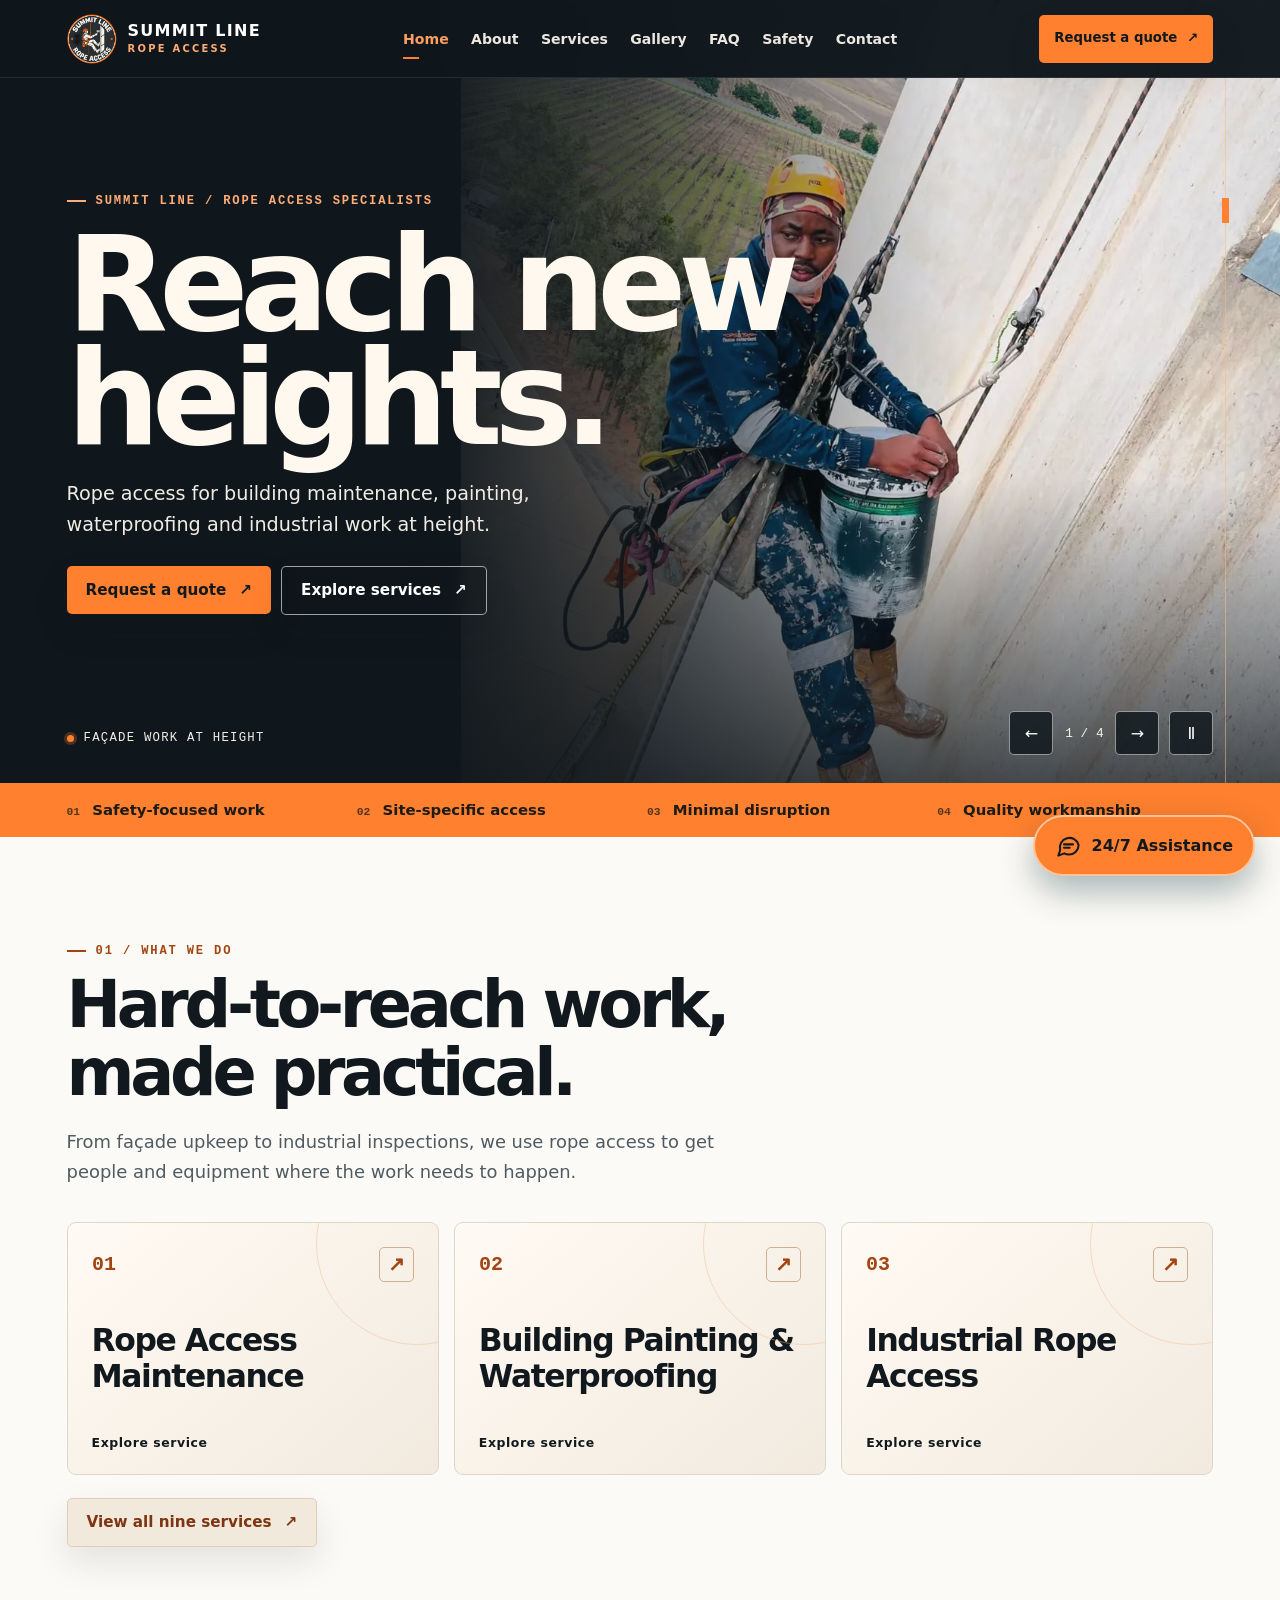
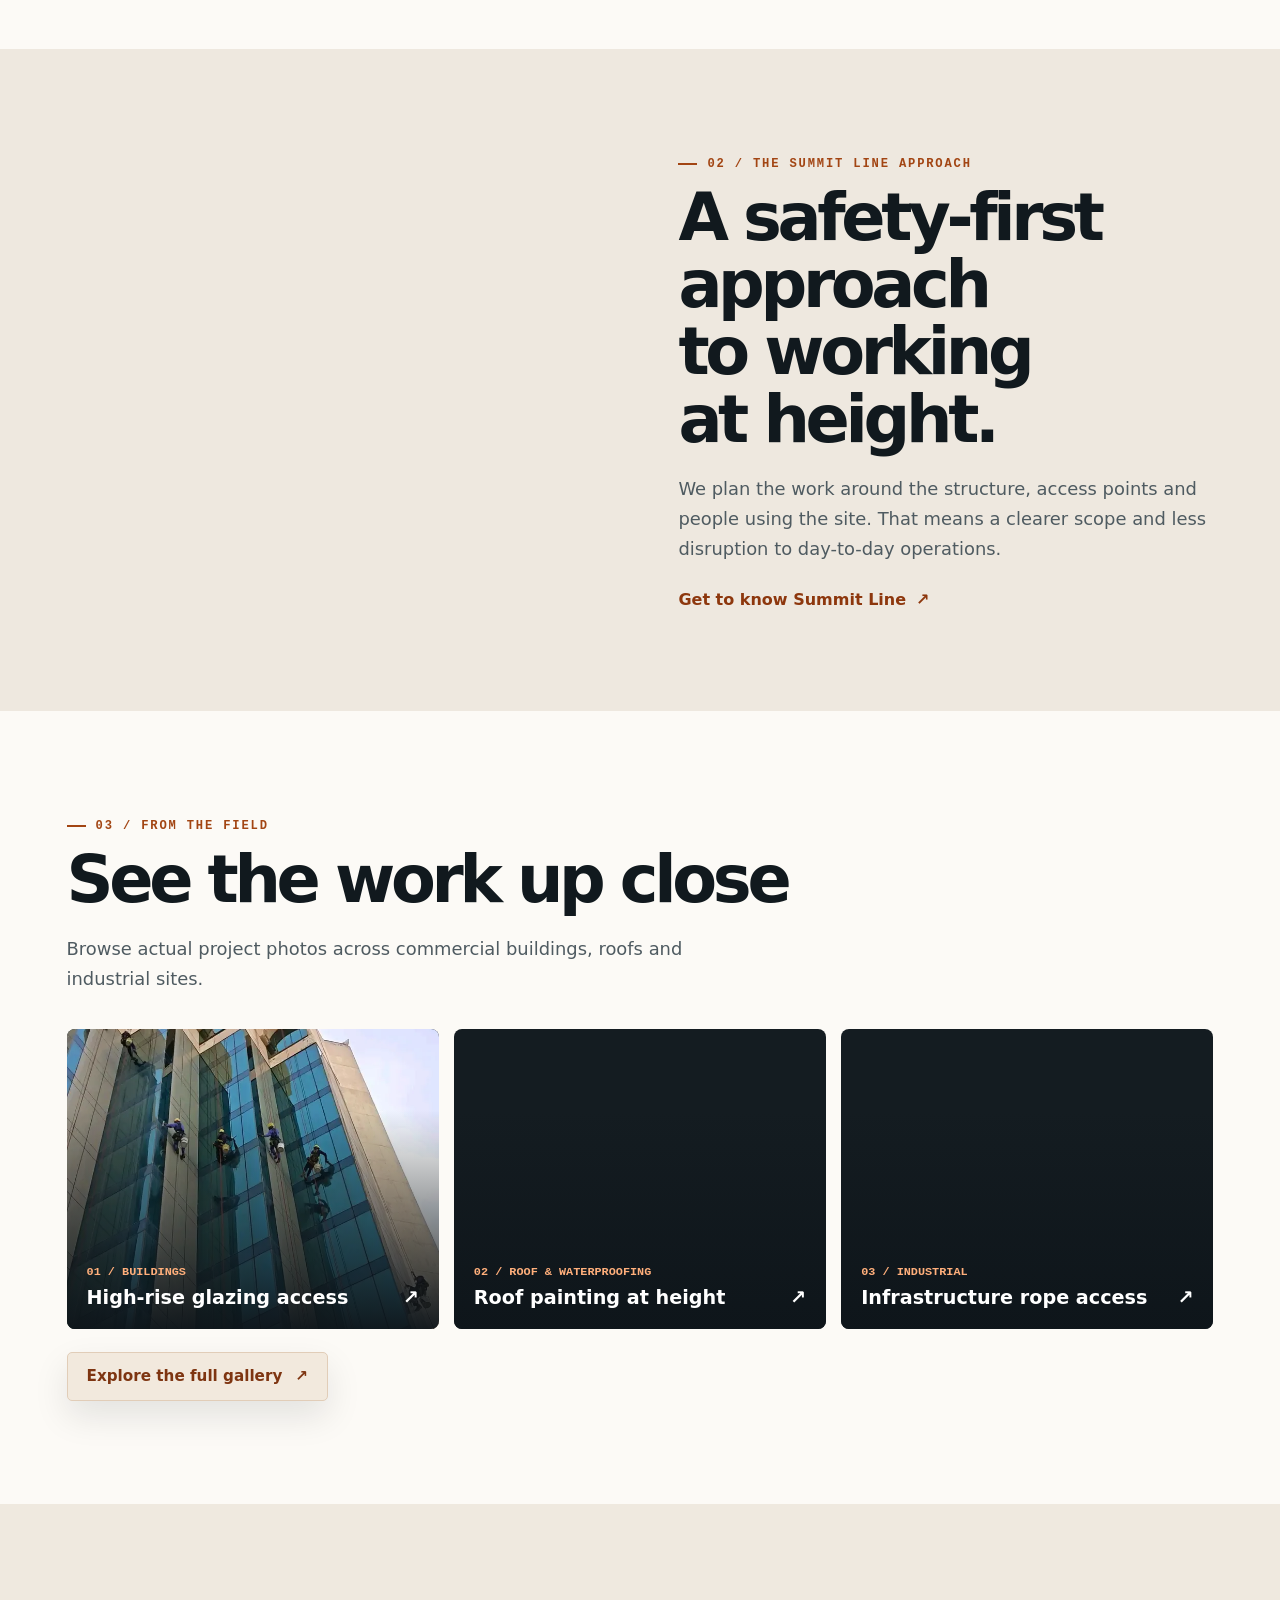
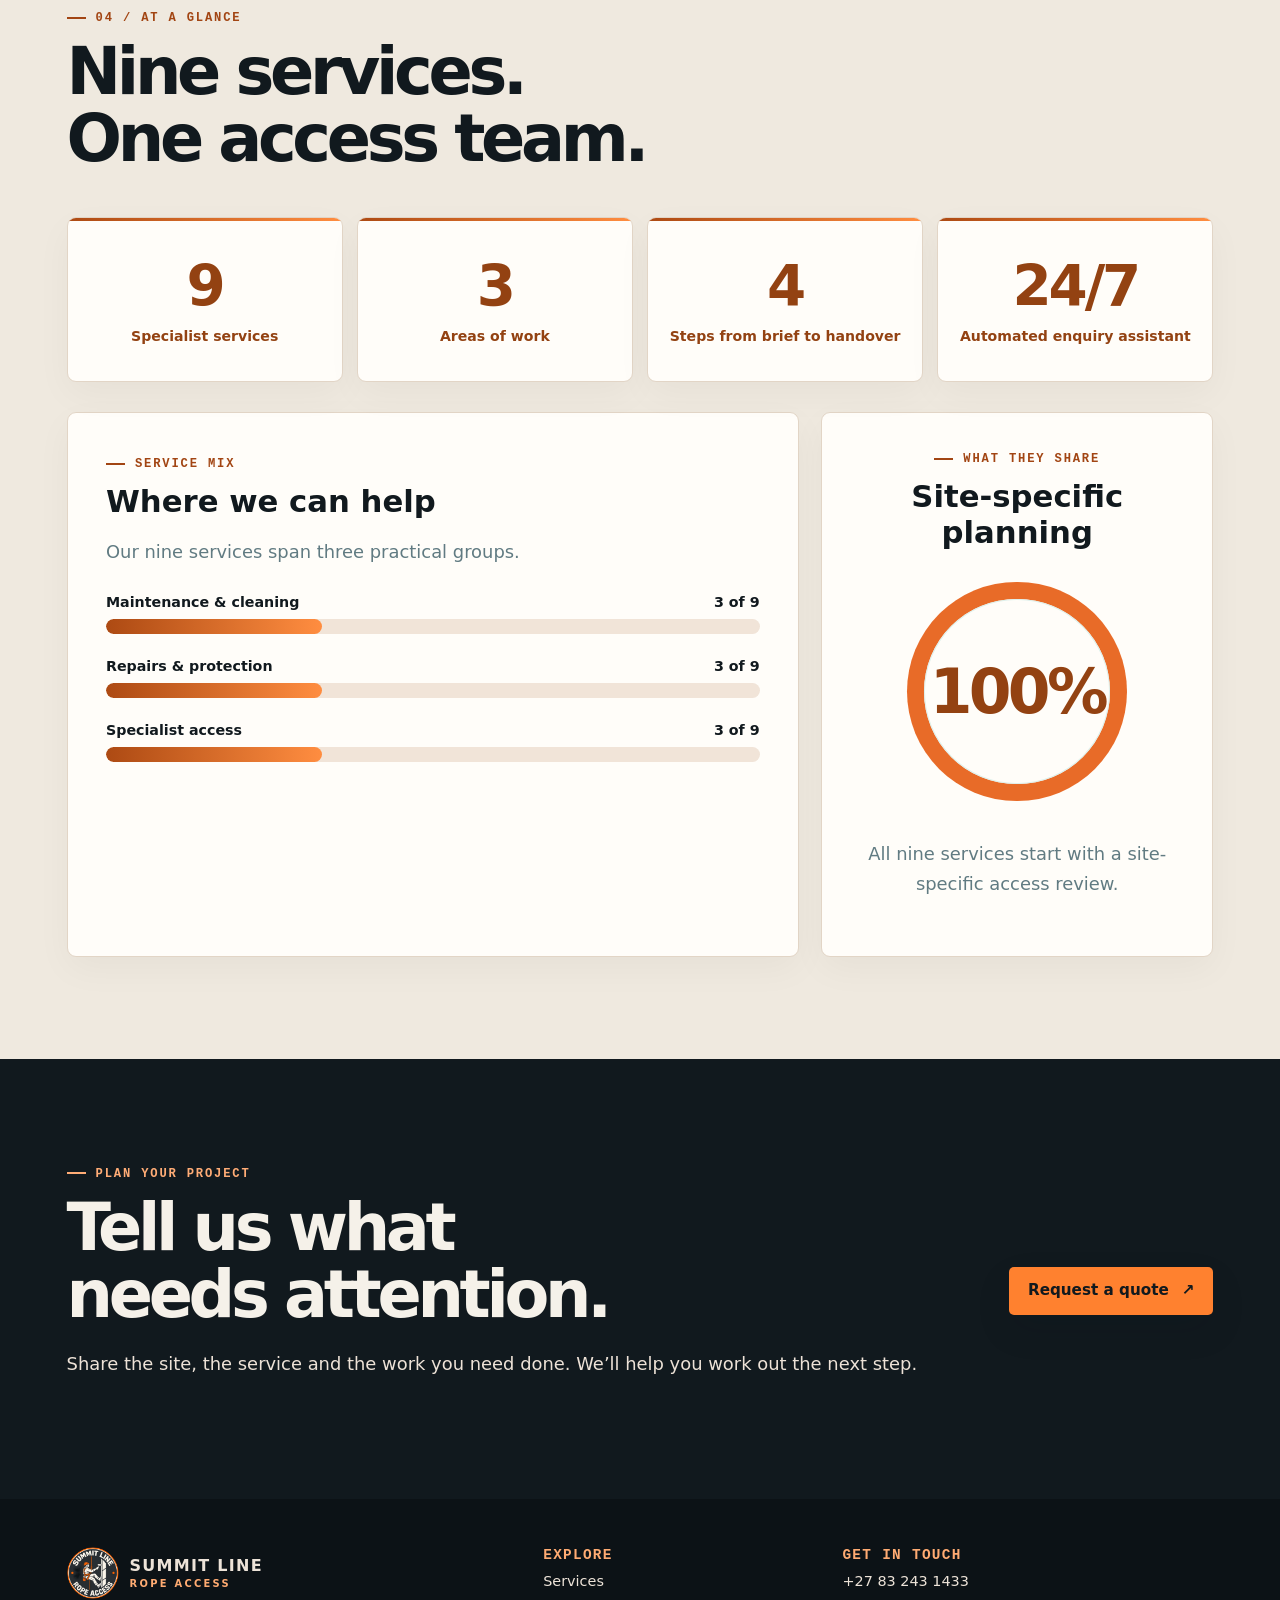
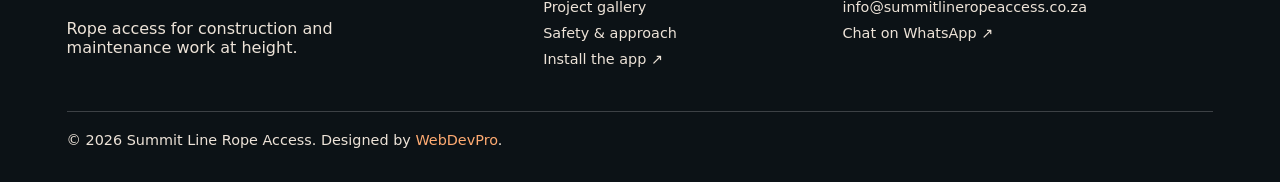
==== index.html @ 693ed4fa "Build Summit Line Rope Access site from UltraMax 7 Pro" ====
<!doctype html>
<html lang="en-ZA">
<head>
  <meta charset="utf-8">
  <meta name="viewport" content="width=device-width,initial-scale=1,viewport-fit=cover">
  <meta name="theme-color" content="#11191e">
  <meta name="description" content="Summit Line Rope Access provides work-at-height services for buildings and industrial structures, including maintenance, painting, waterproofing and inspections.">
  <title>Rope Access &amp; Work at Height | Summit Line Rope Access</title>
  <link rel="canonical" href="https://summitlineropeaccess.vercel.app/">
  <link rel="manifest" href="manifest.webmanifest">
  <link rel="icon" type="image/png" sizes="192x192" href="assets/icon-192.png">
  <link rel="apple-touch-icon" href="assets/icon-180.png">
  <meta name="apple-mobile-web-app-capable" content="yes">
  <meta property="og:type" content="website">
  <meta property="og:locale" content="en_ZA">
  <meta property="og:site_name" content="Summit Line Rope Access">
  <meta property="og:title" content="Rope Access &amp; Work at Height | Summit Line Rope Access">
  <meta property="og:description" content="Summit Line Rope Access provides work-at-height services for buildings and industrial structures, including maintenance, painting, waterproofing and inspections.">
  <meta property="og:url" content="https://summitlineropeaccess.vercel.app/">
  <meta property="og:image" content="https://summitlineropeaccess.vercel.app/assets/rope-painter.webp">
  <meta name="twitter:card" content="summary_large_image">
  <script type="application/ld+json">{"@context":"https://schema.org","@type":"Organization","name":"Summit Line Rope Access","url":"https://summitlineropeaccess.vercel.app/","logo":"https://summitlineropeaccess.vercel.app/assets/logo.webp","email":"info@summitlineropeaccess.co.za","telephone":"+27832431433","description":"Summit Line Rope Access provides work-at-height services for buildings and industrial structures, including maintenance, painting, waterproofing and inspections."}</script>
  <link rel="stylesheet" href="styles.css">
  <link rel="stylesheet" href="premium.css">
  <link rel="stylesheet" href="summit.css">
  <script src="site-config.js" defer></script>
  <script src="script.js" defer></script>
  <script src="premium.js" defer></script>
  <script src="chatbot.js" defer></script>
  <script src="pwa.js" defer></script>
</head>
<body data-page="index">
<a href="#main" class="skip-link">Skip to content</a>
<header class="header">
  <a class="brand" href="./" aria-label="Summit Line Rope Access home"><img src="assets/logo.webp" width="50" height="50" alt=""><span>SUMMIT LINE<small>ROPE ACCESS</small></span></a>
  <button class="menu-btn" id="menuBtn" type="button" aria-controls="primaryNav" aria-expanded="false">Menu <span aria-hidden="true">☰</span></button>
  <nav id="primaryNav" aria-label="Main navigation"><a href="./" aria-current="page">Home</a><a href="about.html">About</a><a href="services.html">Services</a><a href="gallery.html">Gallery</a><a href="faq.html">FAQ</a><a href="safety.html">Safety</a><a href="contact.html">Contact</a></nav>
  <button class="btn header-quote" type="button" data-open-quote>Request a quote <span aria-hidden="true">↗</span></button>
</header>
<div class="scroll-progress" id="scrollProgress" aria-hidden="true"></div>
<main id="main"><section id="home" class="hero" aria-roledescription="carousel" aria-label="Featured Summit Line project photography">
  <div class="hero-photos"><img class="hero-bg active" data-label="Façade work at height" src="assets/rope-painter.webp" alt="" style="--desktop:53% 53%;--mobile:54% 51%" fetchpriority="high"><img class="hero-bg" data-label="Multi-storey building access" data-src="assets/red-facade.webp" alt="" style="--desktop:57% 53%;--mobile:56% 53%" decoding="async"><img class="hero-bg" data-label="Roof painting and maintenance" data-src="assets/painted-roof.webp" alt="" style="--desktop:47% 42%;--mobile:42% 39%" decoding="async"><img class="hero-bg" data-label="Industrial rope access" data-src="assets/quarry-team.webp" alt="" style="--desktop:58% 52%;--mobile:61% 50%" decoding="async"></div><div class="hero-overlay" aria-hidden="true"></div><div class="hero-rope" aria-hidden="true"></div>
  <div class="hero-content"><div class="eyebrow">SUMMIT LINE / ROPE ACCESS SPECIALISTS</div><h1 class="typewriter" data-text="Reach new heights.">Reach new heights.</h1><p class="word-reveal">Rope access for building maintenance, painting, waterproofing and industrial work at height.</p><div class="hero-ctas"><button class="btn" type="button" data-open-quote>Request a quote <span aria-hidden="true">↗</span></button><a class="btn btn-outline" href="services.html">Explore services <span aria-hidden="true">↗</span></a></div></div>
  <div class="hero-index"><span class="running-dot"></span><span id="slideCaption">Façade work at height</span></div>
  <div class="slide-controls"><button id="prevSlide" type="button" aria-label="Previous slide">←</button><span id="slideStatus" aria-live="off">1 / 4</span><button id="nextSlide" type="button" aria-label="Next slide">→</button><button id="pauseSlide" type="button" aria-label="Pause slideshow" title="Pause slideshow">Ⅱ</button></div>
 </section>
 <div class="proof-strip"><span><b>01</b> Safety-focused work</span><span><b>02</b> Site-specific access</span><span><b>03</b> Minimal disruption</span><span><b>04</b> Quality workmanship</span></div>
 <section class="section" id="features"><div class="section-head reveal slide-up"><span class="kicker">01 / WHAT WE DO</span><h2 class="typewriter reveal-title" data-text="Hard-to-reach work, made practical.">Hard-to-reach work, made practical.</h2><p>From façade upkeep to industrial inspections, we use rope access to get people and equipment where the work needs to happen.</p></div><div class="card-grid"><button class="flip-card reveal slide-up" type="button" aria-pressed="false"><span class="flip-inner"><span class="flip-face front"><span class="number">01<span class="flip-north" aria-hidden="true">↗</span></span><strong>Rope Access Maintenance</strong><small>Explore service</small></span><span class="flip-face back"><strong>Rope Access Maintenance</strong><span>Ongoing exterior maintenance for hard-to-reach façades, rooftops and other elevated areas.</span><small>Tap again to turn back</small></span></span></button><button class="flip-card reveal slide-up" type="button" aria-pressed="false"><span class="flip-inner"><span class="flip-face front"><span class="number">02<span class="flip-north" aria-hidden="true">↗</span></span><strong>Building Painting &amp; Waterproofing</strong><small>Explore service</small></span><span class="flip-face back"><strong>Building Painting &amp; Waterproofing</strong><span>Exterior painting and waterproofing for buildings and roofs, including work where ground-level access is limited.</span><small>Tap again to turn back</small></span></span></button><button class="flip-card reveal slide-up" type="button" aria-pressed="false"><span class="flip-inner"><span class="flip-face front"><span class="number">03<span class="flip-north" aria-hidden="true">↗</span></span><strong>Industrial Rope Access</strong><small>Explore service</small></span><span class="flip-face back"><strong>Industrial Rope Access</strong><span>Access support for industrial structures and infrastructure where conventional access may be difficult.</span><small>Tap again to turn back</small></span></span></button></div><a class="btn btn-secondary" href="services.html">View all nine services <span aria-hidden="true">↗</span></a></section>
 <section class="section split light-split"><figure class="feature-visual photo-visual reveal mask-in"><img src="assets/roof-team.webp" alt="A team with harnesses working together on an industrial roof." loading="lazy" decoding="async" style="object-position:50% 60%"></figure><div class="reveal slide-up"><span class="kicker">02 / THE SUMMIT LINE APPROACH</span><h2 class="typewriter reveal-title" data-text="A safety-first approach to working at height.">A safety-first approach to working at height.</h2><p>We plan the work around the structure, access points and people using the site. That means a clearer scope and less disruption to day-to-day operations.</p><a class="text-link" href="about.html">Get to know Summit Line <span aria-hidden="true">↗</span></a></div></section>
 <section class="section photo-highlights"><div class="section-head reveal slide-up"><span class="kicker">03 / FROM THE FIELD</span><h2 class="typewriter reveal-title" data-text="See the work up close">See the work up close</h2><p>Browse actual project photos across commercial buildings, roofs and industrial sites.</p></div><div class="home-projects"><a class="home-project reveal slide-up" href="gallery.html"><img src="assets/glass-facade.webp" alt="Technicians suspended across a glazed multi-storey façade." loading="lazy" decoding="async" style="object-position:50% 39%"><span><small>01 / Buildings</small><strong>High-rise glazing access <b aria-hidden="true">↗</b></strong></span></a><a class="home-project reveal slide-up" href="gallery.html"><img src="assets/painted-roof.webp" alt="A technician equipped with a harness and paint bucket on a sloped roof." loading="lazy" decoding="async" style="object-position:47% 38%"><span><small>02 / Roof & waterproofing</small><strong>Roof painting at height <b aria-hidden="true">↗</b></strong></span></a><a class="home-project reveal slide-up" href="gallery.html"><img src="assets/infrastructure.webp" alt="Technicians working on steelwork above a large infrastructure site." loading="lazy" decoding="async" style="object-position:51% 46%"><span><small>03 / Industrial</small><strong>Infrastructure rope access <b aria-hidden="true">↗</b></strong></span></a></div><a class="btn btn-secondary" href="gallery.html">Explore the full gallery <span aria-hidden="true">↗</span></a></section>
 <section class="section premium-stat-section"><div class="section-head reveal slide-up"><span class="kicker">04 / AT A GLANCE</span><h2 class="typewriter reveal-title" data-text="Nine services. One access team.">Nine services. One access team.</h2></div><div class="stat-grid" id="premiumStats"></div><div class="analytics-grid"><article class="analytics-panel reveal slide-up"><span class="kicker">SERVICE MIX</span><h3>Where we can help</h3><p>Our nine services span three practical groups.</p><div id="premiumBars" class="bar-chart"></div></article><article class="analytics-panel ring-panel reveal slide-up"><span class="kicker">WHAT THEY SHARE</span><h3>Site-specific planning</h3><div id="premiumRing" class="progress-ring" role="progressbar" aria-label="Share of listed services that begin with access review" aria-valuemin="0" aria-valuemax="100" aria-valuenow="0"><span data-ring-number>0%</span></div><p id="ringLabel"></p></article></div></section>
 <section class="section cta-band"><div><span class="kicker">PLAN YOUR PROJECT</span><h2 class="">Tell us what needs attention.</h2><p>Share the site, the service and the work you need done. We’ll help you work out the next step.</p></div><button class="btn" type="button" data-open-quote>Request a quote <span aria-hidden="true">↗</span></button></section></main>
<footer class="site-footer"><div class="footer-content"><div class="footer-main"><a class="brand footer-brand" href="./"><img src="assets/logo.webp" width="52" height="52" alt=""><span>SUMMIT LINE<small>ROPE ACCESS</small></span></a><p>Rope access for construction and maintenance work at height.</p></div><div class="footer-links"><b>EXPLORE</b><a href="services.html">Services</a><a href="gallery.html">Project gallery</a><a href="safety.html">Safety & approach</a><button type="button" data-install>Install the app ↗</button></div><div class="footer-links"><b>GET IN TOUCH</b><a href="tel:+27832431433">+27 83 243 1433</a><a href="mailto:info@summitlineropeaccess.co.za">info@summitlineropeaccess.co.za</a><a href="https://wa.me/27832431433" target="_blank" rel="noopener noreferrer">Chat on WhatsApp ↗</a></div></div><div class="footer-bottom">© <span id="year">2026</span> Summit Line Rope Access. <span>Designed by <a href="https://webdevpro.co.za" target="_blank" rel="noopener noreferrer">WebDevPro</a>.</span></div></footer>
<nav class="mobile-bottom mobile-bottom-pro" aria-label="Mobile quick navigation">
    <a class="mobile-nav-item" href="./" aria-current="page"><span class="mobile-nav-icon-wrap"><svg class="mobile-nav-icon" viewBox="0 0 24 24" fill="none" stroke="currentColor" stroke-width="1.8" stroke-linecap="round" stroke-linejoin="round" aria-hidden="true" focusable="false"><path d="m3 10 9-7 9 7"/><path d="M5 9v11a1 1 0 0 0 1 1h12a1 1 0 0 0 1-1V9"/><path d="M9 21v-7h6v7"/></svg></span><span class="mobile-nav-label">Home</span></a>
    <a class="mobile-nav-item" href="services.html"><span class="mobile-nav-icon-wrap"><svg class="mobile-nav-icon" viewBox="0 0 24 24" fill="none" stroke="currentColor" stroke-width="1.8" stroke-linecap="round" stroke-linejoin="round" aria-hidden="true" focusable="false"><rect x="3" y="3" width="7" height="7" rx="1.6"/><rect x="14" y="3" width="7" height="7" rx="1.6"/><rect x="3" y="14" width="7" height="7" rx="1.6"/><path d="M17.5 14v7m-3.5-3.5h7"/></svg></span><span class="mobile-nav-label">Services</span></a>
    <button class="mobile-nav-item mobile-nav-chat" type="button" data-open-chat aria-controls="chatPanel" aria-label="Open 24/7 assistance"><span class="mobile-nav-icon-wrap mobile-nav-chat-icon"><svg class="mobile-nav-icon" viewBox="0 0 24 24" fill="none" stroke="currentColor" stroke-width="1.8" stroke-linecap="round" stroke-linejoin="round" aria-hidden="true" focusable="false"><path d="M20.5 11.6a8.4 8.4 0 0 1-8.6 8.3 9.5 9.5 0 0 1-4.2-.9L3 21l1.7-4.7A8.4 8.4 0 1 1 20.5 11.6Z"/><path d="M8.1 10.2h7.8M8.1 13.8h5.2"/></svg><span class="mobile-nav-live" aria-hidden="true"></span></span><span class="mobile-nav-label">Chat</span></button>
    <a class="mobile-nav-item" href="contact.html"><span class="mobile-nav-icon-wrap"><svg class="mobile-nav-icon" viewBox="0 0 24 24" fill="none" stroke="currentColor" stroke-width="1.8" stroke-linecap="round" stroke-linejoin="round" aria-hidden="true" focusable="false"><rect x="3" y="5" width="18" height="14" rx="2.6"/><path d="m4 7 8 6 8-6"/></svg></span><span class="mobile-nav-label">Contact</span></a>
    <button class="mobile-nav-item" id="installHelp" type="button" aria-label="Install this website as an app"><span class="mobile-nav-icon-wrap"><svg class="mobile-nav-icon" viewBox="0 0 24 24" fill="none" stroke="currentColor" stroke-width="1.8" stroke-linecap="round" stroke-linejoin="round" aria-hidden="true" focusable="false"><rect x="6.5" y="2.5" width="11" height="19" rx="2.3"/><path d="M12 7v7m-3-3 3 3 3-3"/><path d="M10 18h4"/></svg></span><span class="mobile-nav-label">Install</span></button>
  </nav>
  <dialog id="installDialog" aria-labelledby="installTitle">
    <h2 id="installTitle">Install this website</h2>
    <p>Add Summit Line to your home screen. On iPhone, open this website in Safari and choose Share → Add to Home Screen.</p>
    <p id="installStatus" role="status"></p>
    <button id="installNow" type="button" hidden>Install app</button>
    <button id="closeDialog" type="button">Close</button>
  </dialog>
  <button id="chatLauncher" class="chat-launcher" type="button" aria-controls="chatPanel" aria-expanded="false" aria-haspopup="dialog" aria-label="Open 24/7 enquiry assistant">
    <svg viewBox="0 0 24 24" width="27" height="27" fill="none" stroke="currentColor" stroke-width="1.8" stroke-linecap="round" stroke-linejoin="round" aria-hidden="true"><path d="M21 11.5a8.5 8.5 0 0 1-8.5 8.5 9 9 0 0 1-4.3-1L3 21l1.6-5A8.5 8.5 0 1 1 21 11.5Z"/><path d="M8 11h8M8 14h5"/></svg>
    <span class="chat-launcher-label">24/7 Assistance</span>
  </button>
  <section id="chatPanel" class="chat-panel" role="dialog" aria-modal="false" aria-label="24/7 automated enquiry assistant" hidden>
    <div class="chat-top"><div class="chat-avatar" aria-hidden="true">✦</div><div class="chat-heading"><strong id="chatCompany">Summit Line Rope Access</strong><span><i class="online-dot" aria-hidden="true"></i> 24/7 automated assistance</span></div><button id="chatClose" class="chat-close" type="button" aria-label="Close enquiry assistant">×</button></div>
    <div class="chat-progress" id="chatProgress" aria-live="polite">Welcome</div>
    <div id="chatTranscript" class="chat-transcript" aria-live="polite" aria-relevant="additions text"></div>
    <div class="chat-compose"><div id="chatControls"></div><p id="chatStatus" class="chat-status" role="status" hidden></p><p class="chat-footnote">Review your message, then confirm sending it in WhatsApp.</p></div>
  </section>
</body>
</html>
---- styles.css ----
:root{--navy:#071c2b;--teal:#42dcc4;--white:#fff;--ink:#143244;--muted:#607383}*{box-sizing:border-box}html{scroll-behavior:smooth}body{margin:0;font-family:system-ui,-apple-system,Segoe UI,sans-serif;background:#f6f9fa;color:var(--ink)}a{color:inherit;text-decoration:none}button{font:inherit;cursor:pointer}button:focus-visible,a:focus-visible{outline:3px solid var(--teal);outline-offset:4px}.header{height:82px;background:#071c2bee;backdrop-filter:blur(16px);position:fixed;z-index:30;inset:0 0 auto;display:flex;align-items:center;justify-content:space-between;padding:0 clamp(20px,6vw,100px);color:white}.brand{display:flex;align-items:center;gap:9px;font-weight:850;letter-spacing:.06em}.brand b{color:var(--teal)}.brand-logo{display:grid;place-items:center;background:var(--teal);color:var(--navy);width:42px;height:42px;border-radius:11px}#primaryNav{display:flex;gap:32px}#primaryNav a:hover,.text-link{color:var(--teal)}.menu-btn{display:none}.hero{min-height:min(800px,100svh);height:100svh;position:relative;isolation:isolate;display:flex;align-items:center;color:white;overflow:hidden}.hero-bg,.hero-overlay{position:absolute;inset:0;z-index:-2}.hero-bg{opacity:0;transition:opacity 1.25s ease,transform 8s linear;transform:scale(1.08)}.hero-bg.active{opacity:1;transform:scale(1)}.slide-a{background:radial-gradient(circle at 75% 35%,#387c9d 0%,transparent 34%),linear-gradient(125deg,#071c2b,#193b55 65%,#0a5260)}.slide-b{background:radial-gradient(circle at 68% 50%,#10a991 0%,transparent 40%),linear-gradient(130deg,#071c2b,#12445c)}.slide-c{background:radial-gradient(circle at 76% 35%,#d3aa5e 0%,transparent 38%),linear-gradient(135deg,#071c2b,#1d485b)}.hero-overlay{background:linear-gradient(90deg,#061826bb,transparent);z-index:-1}.hero-content{width:min(940px,88%);margin:80px auto 0}.eyebrow,.kicker{display:inline-block;letter-spacing:.24em;font-size:.75rem;font-weight:800;color:var(--teal)}h1{font-size:clamp(3rem,7vw,6.5rem);letter-spacing:-.06em;line-height:1.08;margin:24px 0}h2{font-size:clamp(2.1rem,4.2vw,4rem);line-height:1.12;letter-spacing:-.045em;margin:14px 0 26px}.hero p{font-size:clamp(1rem,1.6vw,1.35rem);line-height:1.8;max-width:660px;min-height:85px}.btn{background:var(--teal);color:var(--navy);display:inline-flex;gap:20px;align-items:center;padding:18px 28px;border-radius:10px;font-weight:800;margin-top:23px;transition:transform .6s}.btn:hover{transform:translateY(-5px)}.slide-controls{position:absolute;bottom:50px;right:7%;display:flex;align-items:center;gap:18px}.slide-controls button{border:1px solid #ffffff88;background:#ffffff16;border-radius:50%;color:white;width:47px;height:47px}.section{padding:clamp(85px,10vw,150px) max(6vw,24px)}.section-head{max-width:780px}.section p{font-size:1.12rem;line-height:1.8;color:var(--muted)}.card-grid{display:grid;grid-template-columns:repeat(3,1fr);gap:25px;margin-top:55px}.flip-card{border:0;background:transparent;height:320px;perspective:1200px;padding:0;text-align:left}.flip-inner{display:block;width:100%;height:100%;position:relative;transform-style:preserve-3d;transition:transform 1.15s cubic-bezier(.22,1,.36,1)}.flip-card.flipped .flip-inner{transform:rotateY(180deg)}.flip-face{position:absolute;inset:0;display:flex;flex-direction:column;justify-content:space-between;padding:35px;border-radius:18px;backface-visibility:hidden;box-shadow:0 14px 30px #0b263111}.front{background:linear-gradient(135deg,#fff,#e8f5f5)}.back{background:#092a39;color:#fff;transform:rotateY(180deg)}.flip-face strong{font-size:1.7rem}.flip-face small{font-size:.9rem;opacity:.65}.flip-face .number{color:#058b7a;font-size:2rem;font-weight:800}.split{display:grid;grid-template-columns:1fr 1fr;align-items:center;gap:8vw;background:#eaf2f3}.feature-visual{background:linear-gradient(145deg,#0c3448,#0d7d85);min-height:450px;border-radius:25px;display:grid;place-items:center;box-shadow:24px 24px 0 #cbdfe2}.feature-visual span{font-weight:900;font-size:clamp(3rem,5vw,6rem);color:white;line-height:1}.feature-visual b{color:var(--teal)}.text-link{color:#087f79;font-weight:800}.contact{text-align:center;background:#082534}.contact .kicker{color:var(--teal)}.contact h2{color:white}.contact p{max-width:720px;margin:auto;color:#bbd0d7}footer{background:#061724;color:#d2dfe4;padding:55px 6vw 115px}.footer-main{margin-bottom:65px}.footer-main strong{font-size:1.5rem}.footer-bottom{border-top:1px solid #ffffff33;padding-top:25px;font-size:.9rem;line-height:1.8}.footer-bottom a{color:var(--teal)}.mobile-bottom{display:none}.reveal.ready{opacity:0;transition:opacity 1.05s cubic-bezier(.22,1,.36,1),transform 1.15s cubic-bezier(.22,1,.36,1)}.reveal.ready.slide-up{transform:translateY(55px)}.reveal.ready.slide-left{transform:translateX(-60px)}.reveal.ready.slide-right{transform:translateX(60px)}.reveal.ready.scale-in{transform:scale(.9)}.reveal.ready.rotate-in{transform:rotate(-4deg) scale(.94)}.reveal.ready.visible{opacity:1;transform:none}.card-grid .flip-card:nth-child(2){transition-delay:.14s}.card-grid .flip-card:nth-child(3){transition-delay:.28s}.typewriter.is-typing::after{content:'|';color:var(--teal);animation:blink .7s step-end infinite}@keyframes blink{50%{opacity:0}}.word-reveal span{display:inline-block;opacity:0;transform:translateY(15px);animation:wordin .75s forwards}@keyframes wordin{to{opacity:1;transform:none}}dialog{border:0;border-radius:15px;max-width:370px;padding:28px;box-shadow:0 25px 80px #0006}dialog::backdrop{background:#001b2aad}dialog button{padding:11px 24px;border:0;border-radius:8px;background:var(--teal)}@media(max-width:767px){.header{height:68px;padding:0 20px}.menu-btn{display:block;background:transparent;color:white;border:1px solid #ffffff77;border-radius:8px;padding:8px 12px}#primaryNav{display:none;position:absolute;top:68px;left:0;right:0;background:#071c2b;padding:20px;flex-direction:column;gap:20px}#primaryNav.open{display:flex}.hero{height:84svh;min-height:570px}.hero-content{margin-top:70px}.slide-controls{bottom:24px}.section{padding:86px 22px}.card-grid{grid-template-columns:1fr;gap:23px}.flip-card{height:260px}.split{grid-template-columns:1fr}.feature-visual{min-height:280px}.mobile-bottom{position:fixed;display:grid;grid-template-columns:repeat(5,1fr);bottom:0;left:0;right:0;z-index:40;background:#071c2bf5;color:white;padding:9px 5px calc(9px + env(safe-area-inset-bottom));box-shadow:0 -5px 30px #0004}.mobile-bottom a,.mobile-bottom button{font-size:.67rem;display:flex;flex-direction:column;align-items:center;gap:3px;justify-content:center;background:none;border:0;color:white;min-height:48px}.mobile-bottom span{font-size:1.45rem}body{padding-bottom:calc(65px + env(safe-area-inset-bottom))}footer{padding-bottom:45px}}@media(prefers-reduced-motion:reduce){*,*::before,*::after{scroll-behavior:auto!important;animation:none!important;transition:none!important}.hero-bg{transform:none}.reveal.ready{opacity:1!important;transform:none!important}.flip-card.flipped .flip-inner{transform:none}.flip-card.flipped .front{display:none}.flip-card.flipped .back{transform:none;display:flex}}

/* =============================================================
   ULTRA MAX 7 PRO — layered detail and chatbot additions
   Overrides preserve the original Ultra Max 7 visual identity.
   ============================================================= */
:root { --ease-premium:cubic-bezier(.22,1,.36,1); }
[hidden] { display:none !important; }
.skip-link { position:fixed;left:16px;top:-70px;z-index:200;background:white;color:#102337;padding:10px 15px;border-radius:8px; }
.skip-link:focus { top:10px; }
.header { z-index:60; }
#primaryNav { gap:clamp(12px,1.65vw,26px);align-items:center; }
#primaryNav a { font-size:.88rem;font-weight:600;transition:color .25s ease;white-space:nowrap; }
#primaryNav a[aria-current="page"] { color:var(--teal); }
.brand { font-size:.94rem;white-space:nowrap; }
.hero-content { width:min(1050px,88%); }
.hero-ctas { display:flex;align-items:center;gap:14px;flex-wrap:wrap; }
.btn { border:0;cursor:pointer;box-shadow:0 15px 35px #020f1b1a;transition:transform .45s var(--ease-premium),box-shadow .45s; }
.btn:hover { box-shadow:0 18px 35px #020f1b30; }
.btn-outline { background:#ffffff15;color:#fff;border:1px solid #ffffff8f;backdrop-filter:blur(7px); }
.btn-outline:hover { background:#ffffff27; }
.flip-card { border-radius:18px;transition:filter .3s,transform .45s var(--ease-premium); }
.flip-card:hover { transform:translateY(-5px); }
.flip-face { overflow:hidden; }
.flip-face:before { content:"";pointer-events:none;position:absolute;width:200px;height:200px;right:-80px;top:-80px;border:1px solid #00aa9960;border-radius:50%; }
.card-grid { align-items:stretch; }
.contact-btn { margin-top:25px; }
.feature-visual { overflow:hidden;position:relative;isolation:isolate; }
.feature-visual > span { z-index:2;position:relative; }
.visual-rings { position:absolute;width:420px;height:420px;border:1px solid #ffffff28;border-radius:50%;right:-30%;top:-35%;box-shadow:0 0 0 70px #ffffff08,0 0 0 140px #ffffff06;animation:orbit-pulse 7s ease-in-out infinite alternate; }
@keyframes orbit-pulse { from{transform:scale(.94) rotate(-8deg)} to{transform:scale(1.07) rotate(11deg)} }
.effects-showcase { background:radial-gradient(ellipse at 90% 20%,#c1f1e8aa,transparent 38%),#f4fbfa; }
.effects-grid,.info-grid { display:grid;grid-template-columns:repeat(3,minmax(0,1fr));gap:22px;margin-top:45px; }
.effect-tile { display:flex;flex-direction:column;min-height:345px;border-radius:23px;padding:29px;box-shadow:0 15px 45px #082b3911;overflow:hidden;position:relative;background:#0a2939;color:white;isolation:isolate; }
.effect-tile:nth-child(2) { background:#0b5357; }
.effect-tile:nth-child(3) { background:#24526a; }
.effect-tile::after { content:"";position:absolute;inset:auto -45% -75% 5%;height:370px;border-radius:50%;z-index:-1;background:radial-gradient(ellipse,#5eedd63d,transparent 70%); }
.effect-number { letter-spacing:.17em;font-size:.67rem;font-weight:900;color:#8af2dd; }
.effect-glyph { margin:auto;font-size:6rem;line-height:1;color:#7de5d6;opacity:.9;filter:drop-shadow(0 0 35px #30eac355); }
.effect-tile h3 { font-size:1.35rem;margin:15px 0 4px; }
.effect-tile p { color:#d0e0e4;font-size:.95rem;line-height:1.6;margin:0; }
.hover-lift { transition:transform .7s var(--ease-premium),box-shadow .7s var(--ease-premium),opacity 1.1s,filter 1.1s,clip-path 1.1s; }
.hover-lift:hover { transform:translateY(-9px);box-shadow:0 24px 55px #082b3928; }
.reveal.ready.mask-in { clip-path:inset(0 100% 0 0 round 18px);transform:translateY(22px); }
.reveal.ready.blur-in { filter:blur(12px);transform:translateY(33px) scale(.96); }
.reveal.ready.tilt-in { transform:perspective(700px) rotateY(14deg) translateY(45px); }
.reveal.ready.mask-in.visible { clip-path:inset(0 0 0 0 round 0);transform:none; }
.reveal.ready.blur-in.visible { filter:blur(0);transform:none; }
.reveal.ready.tilt-in.visible { transform:none; }
.effects-grid > :nth-child(2),.info-grid > :nth-child(2),.gallery-grid > :nth-child(2),.process-grid > :nth-child(2) { transition-delay:.14s; }
.effects-grid > :nth-child(3),.info-grid > :nth-child(3),.gallery-grid > :nth-child(3),.process-grid > :nth-child(3) { transition-delay:.28s; }
.gallery-grid > :nth-child(4),.process-grid > :nth-child(4) { transition-delay:.16s; }
.gallery-grid > :nth-child(5) { transition-delay:.27s; }
.reveal.ready { transition-duration:1.15s; }
.inner-hero { position:relative;isolation:isolate;overflow:hidden;min-height:480px;display:flex;justify-content:center;flex-direction:column;padding:150px max(6vw,24px) 100px;background:linear-gradient(115deg,#071c2b,#16485b);color:#fff; }
.inner-hero h1 { font-size:clamp(2.8rem,5.4vw,5.8rem);max-width:1000px;position:relative;z-index:1; }
.inner-hero p { font-size:clamp(1rem,1.5vw,1.2rem);line-height:1.8;color:#c6d9df;max-width:770px;position:relative;z-index:1; }
.inner-hero .kicker { position:relative;z-index:1; }
.inner-glow { position:absolute;right:-15%;top:-60%;width:70vw;height:70vw;max-width:900px;max-height:900px;border-radius:50%;background:radial-gradient(circle,#1fb8a759 0,transparent 66%);filter:blur(6px);pointer-events:none;animation:ambient-float 9s ease-in-out infinite alternate; }
@keyframes ambient-float { from{transform:translate(-3%,2%)} to{transform:translate(5%,-4%)} }
.light-split { background:#f6fbfa; }
.about-visual { background:linear-gradient(140deg,#062c43,#17a795); }
.info-card { padding:32px;background:#fff;border:1px solid #dcecef;border-radius:18px;min-height:260px;box-shadow:0 12px 32px #082a3810; }
.info-card h3 { font-size:1.75rem;line-height:1.15;margin:16px 0; }
.info-card p { font-size:1rem;line-height:1.7; }
.small-index { font-weight:900;color:#0f837e;letter-spacing:.12em;font-size:.78rem; }
.process-section { background:#e9f3f3; }
.process-grid { display:grid;grid-template-columns:repeat(4,1fr);gap:18px;margin:36px 0; }
.process-step { border-left:3px solid #08a896;padding:17px 20px;background:#fff;border-radius:4px 14px 14px 4px; }
.process-step b { font-size:2rem;color:#0c8d83; }
.process-step h3 { margin-bottom:5px; }
.process-step p { font-size:.94rem;margin:0; }
.text-button { padding:0;background:transparent;border:0;color:#0b817a;font-weight:800;margin-top:8px;text-decoration:underline;text-underline-offset:5px; }
.gallery-grid { display:grid;grid-template-columns:repeat(3,minmax(0,1fr));grid-auto-rows:230px;gap:20px; }
.gallery-tile { min-height:220px;padding:28px;display:flex;flex-direction:column;align-items:flex-start;justify-content:flex-end;overflow:hidden;color:white;position:relative;isolation:isolate;border-radius:18px;background:radial-gradient(circle at 70% 25%,#409fac 3%,transparent 42%),linear-gradient(145deg,#072638,#23526d); }
.gallery-tile:nth-child(even) { background:radial-gradient(circle at 30% 15%,#65d8b4,transparent 42%),linear-gradient(145deg,#17435b,#11777c); }
.gallery-tile::after { content:"";position:absolute;inset:-15%;border:1px solid #ffffff36;border-radius:50%;transform:translate(48%,27%);transition:transform .85s var(--ease-premium);z-index:-1; }
.gallery-tile:hover::after { transform:translate(32%,16%); }
.gallery-tile span { font-size:2rem;font-weight:900;color:#b0ffe9;margin-bottom:auto; }
.gallery-tile strong { font-size:1.5rem; }
.gallery-tile small { font-size:.82rem;opacity:.8;margin-top:8px; }
.gallery-tall { grid-row:span 2; }
.faq-section { max-width:1100px;margin:auto; }
.faq-list details { background:#fff;border:1px solid #d9e6e9;border-radius:14px;margin-bottom:14px;padding:0 24px;box-shadow:0 10px 22px #07233309; }
.faq-list summary { cursor:pointer;font-size:1.12rem;font-weight:800;padding:24px 25px 24px 0;list-style:none;position:relative; }
.faq-list summary::-webkit-details-marker { display:none; }
.faq-list summary::after { content:'+';position:absolute;right:0;top:18px;font-size:1.6rem;color:#008c81;transition:transform .25s; }
.faq-list details[open] summary::after { transform:rotate(45deg); }
.faq-list p { margin:0 0 24px;font-size:1rem; }
.faq-list code { background:#e4f3f0;padding:2px 5px;border-radius:4px; }
.review-empty { max-width:900px;margin:auto;text-align:center;border:1px solid #d6e8ea;border-radius:24px;padding:35px 35px 70px;background:radial-gradient(circle at 60% 15%,#d5f3eb,#fff 70%); }
.review-empty h2 { font-size:clamp(1.9rem,3.5vw,3rem); }
.review-empty p { margin:0 auto 30px;max-width:650px; }
.review-mark { font-family:Georgia,serif;font-size:7rem;line-height:1;color:#0ba897;height:90px; }
.review-tag { display:inline-block;background:#d7f1ea;color:#126c61;padding:12px 18px;border-radius:40px;font-weight:700;font-size:.9rem; }
.contact-layout { display:grid;grid-template-columns:1.15fr 1fr;gap:8vw;align-items:center; }
.contact-detail { display:flex;gap:20px;align-items:center;border-top:1px solid #d8e7e9;padding:16px 0; }
.contact-detail b { font-size:1.5rem;color:#078c81; }
.contact-panel { padding:48px 38px;border-radius:25px;background:linear-gradient(135deg,#0a273b,#0d5961);color:white;box-shadow:20px 20px 0 #d3e6e9; }
.contact-panel .panel-icon { font-size:4rem;color:#40dbc5;line-height:1; }
.contact-panel > span { color:#40dbc5;letter-spacing:.18em;font-weight:800;font-size:.7rem; }
.contact-panel h3 { font-size:clamp(1.8rem,3vw,3rem);margin:12px 0; }
.contact-panel p { color:#d5e7e9; }
.contact-panel small { display:block;margin-top:24px;line-height:1.6;color:#c2dadb; }

/* Guided chatbot: no screen takeover, compact mobile footprint, full keyboard support. */
.chat-launcher { position:fixed;right:25px;bottom:24px;z-index:70;display:flex;gap:10px;align-items:center;justify-content:center;padding:15px 20px;background:#0b9f8b;color:white;border:2px solid #fff;border-radius:50px;box-shadow:0 15px 35px #012a3555;font-weight:850;transition:transform .35s,background .35s,box-shadow .35s; }
.chat-launcher:hover { background:#087f78;transform:translateY(-5px);box-shadow:0 22px 40px #012a3566; }
.chat-panel { position:fixed;z-index:75;bottom:102px;right:25px;width:min(395px,calc(100vw - 28px));height:min(630px,calc(100dvh - 135px));display:flex;flex-direction:column;background:#f8fbfc;color:#143244;border:1px solid #d1e3e7;border-radius:20px;overflow:hidden;box-shadow:0 20px 65px #001d3159;animation:chat-enter .4s var(--ease-premium); }
@keyframes chat-enter { from{opacity:0;transform:translateY(17px) scale(.965)} to{opacity:1;transform:none} }
.chat-top { display:flex;gap:12px;align-items:center;padding:15px 17px;background:linear-gradient(115deg,#063543,#087e78);color:white;min-height:74px;flex-shrink:0; }
.chat-avatar { display:grid;place-items:center;width:43px;height:43px;border-radius:14px;background:#e3fff5;color:#087e78;font-size:1.5rem;flex-shrink:0; }
.chat-heading { display:flex;flex-direction:column;gap:5px;min-width:0;flex:1; }
.chat-heading strong { font-size:1rem;overflow:hidden;text-overflow:ellipsis;white-space:nowrap; }
.chat-heading span { font-size:.73rem;opacity:.91;white-space:nowrap; }
.online-dot { display:inline-block;width:7px;height:7px;margin-right:4px;background:#72f5c9;border-radius:50%; }
.chat-close { background:#ffffff24;color:white;border:0;border-radius:10px;width:34px;height:34px;font-size:1.6rem;line-height:1;flex-shrink:0; }
.chat-progress { flex-shrink:0;min-height:33px;padding:8px 18px;background:#e4f6f2;color:#126e66;font-size:.75rem;font-weight:800;letter-spacing:.035em; }
.chat-transcript { flex:1;min-height:95px;overflow-y:auto;padding:17px 16px 14px;display:flex;flex-direction:column;gap:13px;overscroll-behavior:contain; }
.chat-bubble { font-size:.9rem;line-height:1.52;max-width:92%;padding:12px 14px;border-radius:14px 14px 14px 4px;word-break:break-word;white-space:pre-wrap; }
.chat-bubble.bot { align-self:flex-start;background:white;color:#193849;box-shadow:0 3px 14px #102c3c0f;border:1px solid #dfebee; }
.chat-bubble.visitor { align-self:flex-end;background:#087f76;color:white;border-radius:14px 14px 4px 14px; }
.chat-compose { flex-shrink:0;padding:15px 15px 11px;background:white;border-top:1px solid #dde9eb;max-height:57%;overflow-y:auto; }
.chat-step-form { margin:0; }
.chat-field label,.chat-preview-label { display:block;font-size:.81rem;font-weight:800;margin-bottom:6px; }
.chat-input { width:100%;padding:12px 13px;border:1px solid #bfcfd3;border-radius:10px;background:white;color:#173748;font:inherit;font-size:.94rem;min-height:44px; }
textarea.chat-input { min-height:90px;resize:vertical; }
.chat-input:focus,.chat-message-preview:focus { border-color:#0b9687;outline:2px solid #0b968740;outline-offset:1px; }
.chat-error { min-height:0;margin:6px 0 0;color:#af2636;font-size:.76rem;font-weight:600; }
.chat-actions { display:flex;gap:9px;align-items:stretch;margin-top:12px; }
.chat-actions .chat-btn { flex:1; }
.chat-btn { border:0;border-radius:10px;padding:12px 14px;min-height:42px;font-size:.86rem;cursor:pointer;font-weight:800;transition:background .25s,transform .25s; }
.chat-btn:hover:not(:disabled) { transform:translateY(-1px); }
.chat-btn.primary { background:#079d86;color:white; }
.chat-btn.primary:hover { background:#087b6c; }
.chat-btn.secondary { background:#d6f1eb;color:#0a756b; }
.chat-btn.subtle { background:#eef4f5;color:#275264; }
.chat-btn:disabled { opacity:.45;cursor:not-allowed; }
.chat-review { background:#f3f9f9;border:1px solid #d9e8e9;border-radius:10px;padding:12px;max-height:140px;overflow-y:auto; }
.chat-review-line { display:flex;gap:9px;align-items:flex-start;margin:0 0 7px;font-size:.8rem;line-height:1.4; }
.chat-review-line:last-child { margin-bottom:0; }
.chat-review-line strong { color:#0b6962;min-width:63px; }
.chat-review-line span { flex:1;overflow-wrap:anywhere; }
.chat-preview-label { margin:12px 0 7px; }
.chat-message-preview { width:100%;padding:10px;min-height:90px;max-height:112px;resize:vertical;border:1px solid #d6e4e6;border-radius:8px;background:#f8fbfb;font-size:.78rem;line-height:1.45;color:#294958; }
.chat-status { margin:10px 0 0;color:#164e60;background:#e8f4f5;padding:9px 10px;border-radius:8px;font-size:.75rem;line-height:1.45; }
.chat-footnote { margin:11px 0 0;font-size:.69rem;line-height:1.4;color:#657984;text-align:center; }
.chat-fallback-link { display:block;margin-top:9px;color:#097c73;font-weight:800;text-decoration:underline; }
@media(max-width:1150px) { #primaryNav { gap:12px; } #primaryNav a { font-size:.8rem; } .brand { font-size:.85rem; } }
@media(max-width:920px) { .header { padding:0 20px; } .menu-btn { display:block;background:transparent;color:white;border:1px solid #ffffff77;border-radius:8px;padding:8px 12px; } #primaryNav { display:none;position:absolute;top:82px;left:0;right:0;background:#071c2b;padding:20px;flex-direction:column;gap:18px;align-items:stretch;box-shadow:0 20px 30px #0005; } #primaryNav.open { display:flex; } #primaryNav a { font-size:1rem; } }
@media(max-width:767px) {
  #primaryNav { top:68px; }
  .hero-ctas { flex-direction:column;align-items:flex-start;gap:8px; }
  .hero-ctas .btn { margin-top:4px;padding:13px 20px;font-size:.84rem; }
  .hero h1 { font-size:clamp(2.3rem,9.5vw,3.7rem); }
  .hero p { font-size:1rem;line-height:1.6;min-height:85px; }
  .inner-hero { padding:128px 22px 80px;min-height:400px; }
  .effects-grid,.info-grid,.gallery-grid,.contact-layout { grid-template-columns:1fr; }
  .process-grid { grid-template-columns:repeat(2,1fr); }
  .gallery-grid { grid-auto-rows:215px; }
  .gallery-tall { grid-row:span 1; }
  .effect-tile { min-height:290px; }
  .contact-panel { box-shadow:10px 10px 0 #d3e6e9; }
  .chat-launcher { right:15px;bottom:calc(77px + env(safe-area-inset-bottom));padding:13px 14px;border-radius:50%;width:54px;height:54px; }
  .chat-launcher-label { display:none; }
  .chat-panel { right:10px;bottom:calc(143px + env(safe-area-inset-bottom));width:min(390px,calc(100vw - 20px));height:min(525px,calc(100dvh - 164px - env(safe-area-inset-bottom)));border-radius:18px; }
  .chat-compose { max-height:62%; }
  .mobile-bottom { z-index:80; }
  .chat-open .chat-launcher { display:none; }
  .chat-panel { z-index:90; }
}
@media(max-width:390px) { .chat-panel { bottom:calc(136px + env(safe-area-inset-bottom));height:min(490px,calc(100dvh - 153px - env(safe-area-inset-bottom))); } .chat-bubble { font-size:.84rem; } .chat-compose { padding:12px; } .process-grid { gap:10px; } .process-step { padding:15px 12px; } }
@media(max-height:590px) and (min-width:768px) { .chat-panel { height:calc(100dvh - 90px);bottom:75px; } }
@media(prefers-reduced-motion:reduce) {
  .inner-glow,.visual-rings { animation:none !important; }
  .reveal.ready.mask-in,.reveal.ready.blur-in,.reveal.ready.tilt-in { clip-path:none !important;filter:none !important;transform:none !important;opacity:1 !important; }
  .hover-lift:hover,.flip-card:hover,.chat-launcher:hover { transform:none !important; }
}
/* Reveals translate briefly beyond the viewport; clip that transient overflow
   so narrow Android/iPhone layouts do not widen their visual viewport. */
html,body { overflow-x:clip;max-width:100%; }
---- premium.css ----
/* ULTRA MAX 7 PRO — PREMIUM MODULES. Layered above existing styles. */
:root{--navy:#081d2c;--teal:#44d8bb;--teal-deep:#087f76;--ink:#092637;--muted:#52727a;--surface:#f2f8f8;--premium-shadow:0 20px 65px #092c4018}
@view-transition{navigation:auto}
::view-transition-old(root){animation:200ms ease-out both fade-out}
::view-transition-new(root){animation:280ms ease-out both fade-in}
@keyframes fade-out{to{opacity:0;filter:blur(3px)}}
@keyframes fade-in{from{opacity:0;filter:blur(3px)}to{opacity:1;filter:none}}
.scroll-progress{position:fixed;top:0;left:0;right:0;height:3px;background:var(--teal);transform:scaleX(0);transform-origin:left;z-index:105;pointer-events:none;box-shadow:0 0 16px #46d9bb66}
.section .section-head>h2,.section h2{line-height:1.15}
.premium-stat-section{background:linear-gradient(145deg,#eaf8f5,#f6fbfb)}
.stat-grid{display:grid;grid-template-columns:repeat(4,minmax(0,1fr));gap:14px;margin-top:45px}
.stat-card{position:relative;display:flex;align-items:center;justify-content:center;flex-direction:column;text-align:center;padding:28px 15px;min-height:165px;border:1px solid #cee6e3;border-radius:17px;background:white;box-shadow:0 12px 40px #003a3e08;overflow:hidden;transition-delay:var(--delay,0ms)}
.stat-card:before{content:"";position:absolute;inset:0 0 auto;height:3px;background:linear-gradient(90deg,#14b7a5,#57e6c6)}
.stat-value{font-size:clamp(2.5rem,4.4vw,4.8rem);letter-spacing:-.055em;line-height:1.2;color:#087e76;font-weight:900;font-variant-numeric:tabular-nums}
.stat-label{margin-top:7px;font-size:.88rem;line-height:1.4;color:#315461;font-weight:800}
.analytics-grid{display:grid;grid-template-columns:minmax(0,1.4fr) minmax(260px,.75fr);gap:22px;margin-top:30px}
.analytics-panel{border:1px solid #d9eaeb;border-radius:21px;padding:clamp(24px,3vw,39px);background:white;box-shadow:var(--premium-shadow)}
.analytics-panel h3{font-size:clamp(1.45rem,2.4vw,2.2rem);margin:12px 0}
.analytics-panel p{color:#617b82;line-height:1.65}
.bar-chart{display:grid;gap:24px;margin-top:27px}
.bar-heading{display:flex;justify-content:space-between;gap:12px;color:#173d4a;font-weight:800;margin-bottom:9px;font-size:.89rem}
.bar-track{height:15px;border-radius:99px;background:#deefee;overflow:hidden}
.bar-fill{height:100%;border-radius:99px;background:linear-gradient(90deg,#087e76,#5ce1c7);width:0;transition:width 1.4s cubic-bezier(.22,1,.36,1)}
.chart-visible .bar-fill{width:var(--bar-width)}
.ring-panel{text-align:center;display:flex;flex-direction:column;align-items:center;justify-content:center}
.progress-ring{width:min(225px,70%);aspect-ratio:1;border-radius:50%;display:grid;place-items:center;position:relative;margin:20px auto;background:conic-gradient(#15a999 0,#15a999 0%,#dcefed 0%);transition:background 1s}
.progress-ring.ring-visible{background:conic-gradient(#0dafa0 0,var(--ring-value),#dcefed var(--ring-value) 100%)}
.progress-ring:after{content:"";position:absolute;inset:17px;border-radius:50%;background:white;box-shadow:inset 0 0 0 1px #def0eb}
.progress-ring span{position:relative;z-index:1;font-size:clamp(2.4rem,4.8vw,4rem);font-weight:900;letter-spacing:-.06em;color:#0a6c69}
.cta-band{background:#062635;color:white;display:flex;align-items:center;justify-content:space-between;gap:35px}
.cta-band h2{color:white;font-size:clamp(2rem,3.5vw,3.4rem);max-width:680px}
.cta-band p{color:#cee1e2}.cta-band .btn{flex-shrink:0}
.btn-glass{border:1px solid #e1f8f58f;background:#f4fffa1e;color:white;backdrop-filter:blur(10px)}
.btn-secondary{background:#e7f5f1!important;color:#0a6964!important;border:1px solid #c9e7e2!important}
.service-explorer-section{background:linear-gradient(160deg,#e7f4f2,#f9fbfb)}
.service-explorer-layout{display:grid;grid-template-columns:minmax(220px,.75fr) minmax(0,1.5fr);gap:22px;margin-top:42px;align-items:stretch}
.service-tabs{display:flex;flex-direction:column;gap:9px}
.service-tab{border:1px solid #cbdee0;border-radius:15px;background:white;padding:19px;text-align:left;color:#163d48;font-weight:850;font-size:1rem;cursor:pointer;transition:background .25s,color .25s,transform .25s;min-height:72px;display:flex;align-items:center}
.service-tab:before{content:'↗';margin-right:15px;color:#07877b;font-size:1.25rem}
.service-tab:is(:hover,.active){background:#0c3b48;color:#fff;border-color:#0c3b48;transform:translateX(3px)}
.service-tab:is(:hover,.active):before{color:#67efd7}
.service-info-panel{padding:clamp(26px,4vw,55px);background:linear-gradient(135deg,#093446,#0e686d);color:white;border-radius:22px;box-shadow:var(--premium-shadow);min-height:350px;display:flex;flex-direction:column;align-items:flex-start}
.service-info-panel h3{font-size:clamp(2rem,3.6vw,3.6rem);line-height:1.09;color:white;margin:16px 0}
.service-info-panel p{max-width:740px;color:#d9f0ed;font-size:1.06rem;line-height:1.75}
.service-benefits{display:flex;gap:8px;flex-wrap:wrap;list-style:none;margin:20px 0 30px;padding:0}
.service-benefits li{border:1px solid #b6e4de6b;color:#e2fcf6;padding:10px 15px;border-radius:100px;background:#ffffff13;font-size:.82rem}
.explorer-actions{margin-top:auto;display:flex;gap:12px;flex-wrap:wrap}
.explorer-actions .btn{font-size:.86rem}
.premium-timeline-section{background:linear-gradient(180deg,#f5faf9,#e5f3f2)}
.premium-timeline{list-style:none;padding:0;display:grid;grid-template-columns:repeat(4,minmax(0,1fr));gap:23px;margin:46px 0 0;position:relative}
.premium-timeline:before{content:"";position:absolute;height:3px;top:34px;left:5%;right:5%;background:linear-gradient(90deg,#0c7a7a,#70e6c6)}
.timeline-item{position:relative;padding:66px 24px 24px;border:1px solid #d7e7e8;border-radius:18px;background:white;box-shadow:0 15px 35px #052c3a0e}
.timeline-index{position:absolute;left:23px;top:12px;width:44px;height:44px;border-radius:50%;display:grid;place-items:center;background:#0c847e;color:white;font-weight:900;box-shadow:0 0 0 7px #e9f7f3}
.timeline-item h3{font-size:1.3rem;color:#113d47}
.timeline-item p{color:#54727b;line-height:1.65;font-size:.95rem}
.premium-portfolio{background:#f1f8f7}
.filter-row{display:flex;flex-wrap:wrap;gap:10px;justify-content:center;margin:37px 0 27px}
.filter-btn{border:1px solid #c9dfe0;background:white;border-radius:100px;color:#1c5059;padding:12px 22px;font-weight:850;cursor:pointer;min-height:44px}
.filter-btn:is(:hover,.active){color:white;background:#0b716e;border-color:#0b716e}
.project-grid{display:grid;grid-template-columns:repeat(3,minmax(0,1fr));gap:17px}
.project-card{padding:0;position:relative;overflow:hidden;border:0;min-height:250px;aspect-ratio:1.15/1;border-radius:19px;isolation:isolate;cursor:pointer;text-align:left;background:#0b3040;color:white;box-shadow:0 13px 28px #073b4514;transform:perspective(900px) rotateX(var(--tiltX,0deg)) rotateY(var(--tiltY,0deg));transition:transform .25s,box-shadow .25s}
.project-card>img{width:100%;height:100%;object-fit:cover;transition:transform .7s}
.project-card:hover>img{transform:scale(1.07)}
.project-caption{position:absolute;inset:auto 0 0;padding:30px 22px 22px;background:linear-gradient(transparent,#061d2be8 68%);display:flex;flex-direction:column;gap:5px}
.project-caption>span{font-size:.69rem;letter-spacing:.16em;color:#87f8d9;font-weight:900;text-transform:uppercase}
.project-caption strong{font-size:1.38rem;color:white}.project-caption small{color:#dbecec;font-weight:650}
.project-dialog{width:min(900px,calc(100% - 24px));max-width:none;border:1px solid #a1c0c2;background:#091e2b;color:#fff;padding:0;border-radius:20px;overflow:hidden}
.project-dialog-inner{position:relative}.project-dialog img{display:block;width:100%;max-height:56vh;object-fit:cover}
.project-dialog-caption{padding:24px 27px}.project-dialog-caption h2{font-size:1.8rem;color:white;margin:0 0 9px}.project-dialog-caption p{color:#d5e8e8;line-height:1.6;margin:0}
.lightbox-close{position:absolute;right:15px;top:15px;z-index:2;background:#071f2bee;color:white;border:1px solid #ffffff66;border-radius:50%;width:44px;height:44px;display:grid;place-items:center;font-size:1.6rem;cursor:pointer}
.project-dialog-controls{display:flex;justify-content:space-between;gap:15px;margin-top:22px}.project-dialog-controls button{background:#1b5861;color:white;padding:12px 20px;min-height:44px;border:1px solid #599298;border-radius:9px;cursor:pointer}
.comparison-section{background:#eaf6f4}.compare-widget{position:relative;width:min(100%,1050px);aspect-ratio:3/2;margin:35px auto 0;border-radius:23px;overflow:hidden;background:#092f42;box-shadow:var(--premium-shadow)}
.compare-widget img{position:absolute;inset:0;width:100%;height:100%;object-fit:cover;user-select:none;pointer-events:none}
.compare-before-clip{position:absolute;inset:0;clip-path:inset(0 calc(100% - var(--compare)) 0 0)}
.compare-label{position:absolute;top:20px;color:white;background:#051e2cbd;border:1px solid #ffffff4a;border-radius:99px;padding:8px 13px;font-size:.75rem;letter-spacing:.1em;font-weight:800}
.before-tag{left:20px}.after-tag{right:20px}
.compare-line{position:absolute;inset:0 auto 0 var(--compare);width:3px;transform:translateX(-50%);background:white;box-shadow:0 0 0 2px #062e3c3b}
.compare-line span{position:absolute;top:50%;left:50%;transform:translate(-50%,-50%);width:54px;height:54px;border-radius:50%;background:white;color:#08424a;display:grid;place-items:center;font-size:1.6rem;font-weight:900;box-shadow:0 4px 20px #0004}
.compare-input-label{display:flex;justify-content:space-between;gap:10px;width:min(100%,1050px);margin:18px auto 9px;font-size:.89rem;font-weight:850;color:#234b56}
.compare-range{width:min(100%,1050px);display:block;margin:0 auto;cursor:ew-resize;accent-color:#0d9b8b;min-height:35px}
.premium-trust-section{background:#f3faf8;text-align:center}.trust-grid{display:grid;grid-template-columns:repeat(3,minmax(0,1fr));gap:17px;margin:36px 0}
.trust-card{border:1px solid #dcebea;background:white;padding:29px 18px;border-radius:17px;display:flex;flex-direction:column;gap:12px;align-items:center;justify-content:center;min-height:140px}
.trust-symbol{font-size:2rem;color:#088f81}.trust-card strong{font-size:.97rem;color:#234c56}
.premium-reviews{margin:20px 0 32px;display:grid;grid-template-columns:repeat(auto-fit,minmax(250px,1fr));gap:20px}.review-placeholder{margin:0 auto;max-width:680px;border:1px dashed #9ecac3;border-radius:16px;padding:20px;color:#476974;background:white;line-height:1.7}
.verified-review{margin:0;text-align:left;padding:24px;border:1px solid #d0e5e2;border-radius:15px;background:white;box-shadow:var(--premium-shadow)}.verified-review p{font-size:1.13rem;line-height:1.7}.verified-review footer{padding:0;background:transparent;color:#0e7972;font-weight:850}
.quickquote-section{background:#072637;color:white}.quickquote-inner{max-width:850px;margin:auto;text-align:center}.quickquote-inner h2{color:white;font-size:clamp(2rem,4vw,3.6rem)}.quickquote-inner>p{color:#d0e4e6;line-height:1.7}.quickquote-inner .btn{margin-top:25px}.quickquote-inner .quote-note{font-size:.8rem;margin-top:20px}
.faq-cta{background:#e5f2f1}
.quote-dialog{width:min(570px,calc(100% - 24px));max-width:none;max-height:min(92vh,900px);padding:0;background:#f9fcfc;border:0;border-radius:22px;overflow-y:auto;box-shadow:0 32px 100px #00192b99;color:#153f4c}
.quote-head{background:linear-gradient(130deg,#082839,#0a7776);color:white;padding:26px 60px 25px 27px;position:relative}.quote-head>span{font-size:.7rem;letter-spacing:.2em;color:#7bf7d6;font-weight:900}.quote-head h2{color:white;font-size:clamp(1.4rem,3.3vw,2.1rem);margin:8px 0 0}.quote-close{position:absolute;top:15px;right:15px;width:43px;height:43px;font-size:1.8rem;border:1px solid #ffffff60;border-radius:11px;background:#ffffff20;color:white;cursor:pointer}
.quote-step{margin:0;background:#e7f5f2;border-bottom:1px solid #c9e4df;padding:12px 27px;font-size:.83rem;font-weight:800;color:#08746f}
#quoteContent{padding:25px 27px 28px}#quoteContent h3{margin:0 0 23px;font-size:1.3rem}
.quote-form{display:grid;gap:15px}.quote-field{display:grid;gap:7px;font-size:.85rem;font-weight:800;color:#224d57}
.quote-input{width:100%;border:1px solid #b8d2d5;border-radius:10px;padding:12px 14px;min-height:46px;background:white;color:#133745;font:inherit;font-weight:450}
.quote-field textarea{resize:vertical;min-height:95px}
.quote-actions{display:flex;flex-wrap:wrap;gap:10px;margin-top:7px}.quote-actions .btn{flex:1;padding:12px;font-size:.84rem;min-height:44px}.quote-actions .btn:disabled{opacity:.4;cursor:not-allowed}
.quote-error{margin:0;color:#ae2336;font-size:.86rem;line-height:1.5}.quote-summary{display:grid;grid-template-columns:minmax(80px,.3fr) 1fr;gap:9px 14px;margin:0 0 22px;max-height:240px;overflow-y:auto;font-size:.89rem}.quote-summary dt{font-weight:800;color:#087368}.quote-summary dd{margin:0;overflow-wrap:anywhere}
.quote-direct-link{display:block;margin:16px 0;color:#007e71;font-weight:850;text-decoration:underline}
.update-banner{position:fixed;z-index:120;right:20px;bottom:20px;background:#092b3c;border:1px solid #5fd8bb;color:white;border-radius:14px;padding:17px;box-shadow:0 10px 40px #0005;display:flex;gap:12px;align-items:center;max-width:calc(100vw - 40px);font-size:.87rem}
.update-banner button{background:#51dec0;color:#082c32;padding:10px 14px;border:0;border-radius:8px;font-weight:850;cursor:pointer}
.brand{gap:12px}.brand [data-brand-name]{letter-spacing:.055em}
.effect-tile,.info-card{transform:perspective(950px) rotateX(var(--tiltX,0deg)) rotateY(var(--tiltY,0deg));will-change:auto}
:focus-visible{outline:3px solid #25cfae;outline-offset:3px}
@media(max-width:920px){.stat-grid{grid-template-columns:repeat(2,minmax(0,1fr))}.analytics-grid{grid-template-columns:1fr 1fr}.premium-timeline{grid-template-columns:repeat(2,minmax(0,1fr))}.premium-timeline:before{display:none}.project-grid{grid-template-columns:repeat(2,minmax(0,1fr))}.service-explorer-layout{grid-template-columns:1fr}.service-tabs{display:grid;grid-template-columns:repeat(2,minmax(0,1fr))}.cta-band{flex-direction:column;align-items:flex-start}}
@media(max-width:767px){.stat-grid{gap:9px}.stat-card{min-height:145px;padding:20px 7px}.stat-value{font-size:2.7rem}.stat-label{font-size:.74rem}.analytics-grid{grid-template-columns:1fr}.premium-timeline{grid-template-columns:1fr;gap:15px}.timeline-item{padding:20px 22px 20px 85px}.timeline-index{top:19px;left:21px}.project-grid{grid-template-columns:1fr}.project-card{min-height:250px;aspect-ratio:1.35/1}.service-tabs{grid-template-columns:1fr 1fr}.service-tab{font-size:.82rem;min-height:65px;padding:12px}.service-tab:before{margin-right:7px}.service-info-panel{min-height:320px}.trust-grid{grid-template-columns:1fr}.compare-input-label{flex-direction:column;gap:4px}.compare-line span{width:40px;height:40px}.quote-dialog{max-height:85dvh}.update-banner{bottom:calc(82px + env(safe-area-inset-bottom));right:9px;max-width:calc(100vw - 18px)}.chat-panel{z-index:90}}
@media(max-width:380px){.service-tabs{grid-template-columns:1fr}.cta-band .btn{width:100%;font-size:.84rem}.stat-value{font-size:2.2rem}}
@media(prefers-reduced-motion:reduce){@view-transition{navigation:none}::view-transition-old(root),::view-transition-new(root){animation:none!important}.bar-fill{transition:none;width:var(--bar-width)}.effect-tile,.info-card,.project-card{transform:none!important}.compare-line{transition:none}}
@media print{.chat-launcher,.chat-panel,.mobile-bottom,.scroll-progress,.update-banner,.quote-dialog,.project-dialog{display:none!important}.section{break-inside:avoid}.hero{min-height:350px}}
.footer-install{margin:12px 0 20px}.footer-install button{background:transparent;color:#7af0d2;border:1px solid #7af0d24b;border-radius:10px;min-height:43px;padding:10px 17px;cursor:pointer;font-weight:700}
.brand-client-image{width:100%;height:100%;object-fit:contain;border-radius:8px}

/* ULTRA MAX 7 PRO PREMIUM — MOBILE NAVIGATION V2
   Fully local SVG icons, thumb-friendly touch targets, active-page state,
   brand-aware accent and iOS safe-area support. */
@media (max-width: 767px) {
  .mobile-bottom.mobile-bottom-pro {
    --nav-safe: env(safe-area-inset-bottom, 0px);
    display: grid;
    grid-template-columns: repeat(5, minmax(0, 1fr));
    align-items: stretch;
    gap: 3px;
    min-height: 78px;
    padding: 10px 9px calc(8px + var(--nav-safe));
    border-top: 1px solid rgba(171, 242, 226, .27);
    border-radius: 23px 23px 0 0;
    background: var(--navy);
    box-shadow: 0 -9px 32px rgba(1, 16, 27, .25), inset 0 1px 0 rgba(255,255,255,.09);
    -webkit-backdrop-filter: blur(22px);
    backdrop-filter: blur(22px);
    z-index: 80;
    width: 100%;
    max-width: 100vw;
    overflow: visible;
  }
  .mobile-bottom.mobile-bottom-pro .mobile-nav-item {
    border: 0;
    outline-offset: -2px;
    border-radius: 15px;
    background: transparent;
    color: #b7d0d6;
    appearance: none;
    -webkit-appearance: none;
    text-decoration: none;
    display: flex;
    flex-direction: column;
    align-items: center;
    justify-content: center;
    gap: 2px;
    padding: 1px 0 2px;
    min-width: 0;
    min-height: 58px;
    font-family: inherit;
    font-size: inherit;
    line-height: 1.25;
    -webkit-tap-highlight-color: transparent;
    touch-action: manipulation;
    transition: color .18s ease, background-color .18s ease, transform .18s ease;
    position: relative;
  }
  .mobile-bottom.mobile-bottom-pro .mobile-nav-item:hover,
  .mobile-bottom.mobile-bottom-pro .mobile-nav-item:focus-visible {
    color: #fff;
    background: rgba(255,255,255,.065);
  }
  .mobile-bottom.mobile-bottom-pro .mobile-nav-item:focus-visible {
    outline: 2px solid var(--teal);
  }
  .mobile-bottom.mobile-bottom-pro .mobile-nav-item:active {
    transform: scale(.95);
  }
  .mobile-bottom.mobile-bottom-pro .mobile-nav-icon-wrap {
    width: 39px;
    height: 35px;
    display: grid;
    place-items: center;
    border-radius: 12px;
    position: relative;
    transition: background-color .2s ease, color .2s ease, transform .2s ease;
  }
  .mobile-bottom.mobile-bottom-pro .mobile-nav-icon {
    display: block;
    width: 23px;
    height: 23px;
    flex-shrink: 0;
    stroke-width: 1.9;
    overflow: visible;
  }
  .mobile-bottom.mobile-bottom-pro .mobile-nav-label {
    display: block;
    font-size: .66rem;
    line-height: 1.1;
    font-weight: 690;
    letter-spacing: .015em;
    white-space: nowrap;
  }
  .mobile-bottom.mobile-bottom-pro a[aria-current="page"] {
    color: #eafff8;
  }
  .mobile-bottom.mobile-bottom-pro a[aria-current="page"] .mobile-nav-icon-wrap {
    color: var(--teal);
    background: rgba(81, 232, 197, .14);
  }
  .mobile-bottom.mobile-bottom-pro a[aria-current="page"]::before {
    content: '';
    position: absolute;
    top: -10px;
    width: 22px;
    height: 2px;
    background: var(--teal);
    border-radius: 0 0 5px 5px;
    box-shadow: 0 0 12px var(--teal);
  }
  /* Central enquiry action: recognisable, visually distinct, always tappable. */
  .mobile-bottom.mobile-bottom-pro .mobile-nav-chat {
    color: #eafff8;
  }
  .mobile-bottom.mobile-bottom-pro .mobile-nav-chat-icon {
    width: 49px;
    height: 49px;
    margin-top: -18px;
    margin-bottom: 3px;
    border-radius: 17px;
    color: var(--navy);
    background: linear-gradient(145deg, #d2fff2 0%, var(--teal) 56%, #1cae9e 100%);
    box-shadow: 0 7px 21px rgba(13, 227, 190, .23), 0 0 0 5px var(--navy);
    transform: translateY(0);
  }
  .mobile-bottom.mobile-bottom-pro .mobile-nav-chat-icon .mobile-nav-icon {
    width: 25px;
    height: 25px;
    stroke-width: 1.9;
  }
  .mobile-bottom.mobile-bottom-pro .mobile-nav-chat:hover .mobile-nav-chat-icon {
    transform: translateY(-2px);
  }
  .mobile-bottom.mobile-bottom-pro .mobile-nav-live {
    width: 9px;
    height: 9px;
    position: absolute;
    top: 7px;
    right: 6px;
    background: #f4fffb;
    border: 2px solid #1b968e;
    border-radius: 50%;
  }
  .mobile-bottom.mobile-bottom-pro .mobile-nav-chat .mobile-nav-label {
    color: #c6f8e9;
    font-weight: 800;
  }
  body { padding-bottom: calc(86px + env(safe-area-inset-bottom, 0px)); }
  /* The highlighted centre Chat tab replaces the duplicate floating launcher on phones. */
  .chat-launcher { display: none !important; }
  .chat-panel { bottom: calc(157px + env(safe-area-inset-bottom, 0px)); height: min(525px, calc(100dvh - 180px - env(safe-area-inset-bottom, 0px))); }
  .update-banner { bottom: calc(93px + env(safe-area-inset-bottom, 0px)); }
}
@media (max-width: 390px) {
  .mobile-bottom.mobile-bottom-pro { gap: 0; padding-inline: 5px; }
  .mobile-bottom.mobile-bottom-pro .mobile-nav-icon-wrap { width: 36px; height: 34px; }
  .mobile-bottom.mobile-bottom-pro .mobile-nav-chat-icon { width: 46px; height: 46px; }
  .chat-panel { bottom: calc(151px + env(safe-area-inset-bottom, 0px)); height: min(490px, calc(100dvh - 175px - env(safe-area-inset-bottom, 0px))); }
}
@media (prefers-reduced-motion: reduce) {
  .mobile-bottom.mobile-bottom-pro .mobile-nav-item,
  .mobile-bottom.mobile-bottom-pro .mobile-nav-icon-wrap { transition: none !important; }
}
---- summit.css ----
/* Summit Line visual system, layered over the supplied UltraMax 7 Pro modules. */
:root{--coal:#11191e;--coal-2:#1a242a;--orange:#ff812f;--burnt:#a24513;--cream:#f5f1e9;--paper:#fcfaf6;--line:#ded6c9;--ink:#11191e;--muted:#4f5b61;--surface:#f5f1e9;--content:1280px;--gutter:max(5.2vw,calc((100vw - var(--content))/2),24px)}
body{background:var(--paper);overflow-x:clip;color:var(--ink)}
a:focus-visible,button:focus-visible,summary:focus-visible,input:focus-visible,select:focus-visible,textarea:focus-visible{outline:3px solid #b24e12;outline-offset:4px}
.header{height:78px;padding:0 var(--gutter);background:#10171cf7;gap:25px;border-bottom:1px solid #ffffff17}
.brand{gap:11px;font-size:1rem;flex:none;font-weight:900;line-height:1.03;letter-spacing:.08em}
.brand img{border-radius:50%;object-fit:contain}
.brand small{display:block;font-size:.62rem;letter-spacing:.23em;margin-top:5px;color:#ffab72}
#primaryNav{gap:clamp(13px,1.75vw,27px)}
#primaryNav a{position:relative;color:#ece8e1}
#primaryNav a[aria-current="page"],#primaryNav a:hover{color:#ff9e60}
#primaryNav a[aria-current="page"]::after{content:"";position:absolute;bottom:-12px;left:0;width:16px;height:2px;background:var(--orange)}
.header .header-quote{white-space:nowrap;margin:0;padding:11px 15px;font-size:.83rem;gap:10px}
.btn{display:inline-flex;align-items:center;justify-content:center;border-radius:5px;padding:14px 19px;gap:13px;color:var(--coal);background:var(--orange);min-height:48px;line-height:1.25;font-size:.95rem;text-align:center}
.btn:hover{transform:translateY(-2px);background:#ff9b5d}
.btn-outline{border:1px solid #fff9;background:#10171c35;color:#fff}
.btn-outline:hover{background:#ffffff24}
.btn-secondary{background:#f2e9dd!important;color:#7e3511!important;border:1px solid #e1cdb8!important}
.btn-secondary:hover{background:#f9e0c5!important}
.section{padding:clamp(64px,8vw,115px) var(--gutter)}
.section h2,.inner-hero h1,.hero h1{font-weight:900;letter-spacing:-.066em;text-wrap:balance}
.section h2{font-size:clamp(2.25rem,5.1vw,4.65rem);max-width:19ch}
.section .section-head>h2,.section h2{line-height:1.03;margin:13px 0 21px}
.section-head{max-width:800px}
.section-head p{max-width:57ch;margin:0}
.section p{line-height:1.68}
.kicker,.eyebrow{font-family:ui-monospace,SFMono-Regular,Consolas,monospace;letter-spacing:.15em;font-size:.76rem;font-weight:800;color:var(--burnt)}
.kicker::before,.eyebrow::before{content:"";display:inline-block;margin-right:10px;width:19px;height:2px;vertical-align:middle;background:currentColor}
.hero,.inner-hero{background:var(--coal);color:var(--cream)}
.hero{height:auto;min-height:clamp(670px,87svh,890px);padding:136px var(--gutter) 115px}
.hero-photos{position:absolute;top:0;right:0;bottom:0;width:64%;z-index:-2;overflow:hidden}
.hero-bg{display:block;width:100%;height:100%;object-fit:cover;object-position:var(--desktop,center)}
.hero-bg:not([src]){visibility:hidden}
.hero-overlay{background:linear-gradient(90deg,#10171c 0%,#10171c 32%,#10171cbb 49%,#10171c06 75%),linear-gradient(0deg,#10171cbf,transparent 39%)}
.hero-rope{position:absolute;right:4.2%;top:78px;bottom:0;width:1px;background:#ffb8798c;z-index:-1}
.hero-rope::after{content:"";position:absolute;top:17%;left:-3px;width:7px;height:25px;background:var(--orange)}
.hero-content{margin:0;width:100%;position:relative}
.hero .eyebrow,.inner-hero .kicker,.cta-band .kicker,.quickquote-inner .kicker,.service-info-panel .kicker,.contact-panel .kicker{color:#ffac76}
.hero h1{font-size:clamp(4.2rem,10.3vw,9.35rem);line-height:.86;max-width:8.2ch;margin:20px 0 24px;color:#fff8ee;text-wrap:initial}
.hero .typewriter.is-typing::after{font-size:.65em;margin-left:.025em}
.hero p{margin:0;max-width:40ch;min-height:0;color:#f0ece4;font-size:clamp(1rem,1.5vw,1.27rem);line-height:1.57}
.hero-ctas{gap:10px;margin-top:26px}
.hero-ctas .btn{margin-top:0}
.slide-controls{bottom:28px;right:var(--gutter);gap:10px}
.slide-controls button{width:44px;height:44px;font-size:1rem;border-radius:5px;background:#11191ed9;color:white}
.slide-controls button:hover{background:var(--orange);color:var(--coal)}
.slide-controls #slideStatus{font-family:ui-monospace,monospace;text-align:center;min-width:42px;font-size:.8rem}
.hero-index{position:absolute;bottom:38px;left:var(--gutter);display:flex;align-items:center;gap:10px;font-size:.77rem;color:#f3eee5;letter-spacing:.1em;text-transform:uppercase;font-family:ui-monospace,monospace}
.running-dot{flex:none;width:7px;height:7px;background:var(--orange);box-shadow:0 0 0 3px #ff812f40;border-radius:50%}
.proof-strip{padding:18px var(--gutter);background:var(--orange);color:#1c1b16;display:grid;grid-template-columns:repeat(4,1fr);gap:14px}
.proof-strip span{font-weight:800;font-size:.93rem}
.proof-strip b{font:700 .71rem ui-monospace,monospace;margin-right:7px;opacity:.75}
.card-grid,.home-projects{display:grid;grid-template-columns:repeat(3,minmax(0,1fr));gap:15px;margin-top:35px}
.flip-card{height:253px;color:var(--coal);border-radius:9px}
.flip-face{border-radius:9px;box-shadow:none;padding:24px;border:1px solid var(--line)}
.flip-face:before{border-color:#f3b58d;opacity:.45}
.flip-face strong{font-size:clamp(1.2rem,2.45vw,2rem);letter-spacing:-.045em;line-height:1.13;margin:10px 0}
.flip-face small{font-size:.78rem;font-weight:750;letter-spacing:.045em;opacity:1}
.flip-face .number{font:800 1.25rem ui-monospace,monospace;color:var(--burnt);display:flex;justify-content:space-between;align-items:center}
.flip-face.front{background:linear-gradient(140deg,#fffaf3,#f2eadf)}
.flip-face.back{background:var(--coal);color:#fff5eb;border-color:var(--coal)}
.flip-face.back span{font-size:clamp(.83rem,1.12vw,1rem);line-height:1.5;color:#efdfd1}
.flip-face.back small{color:#ffc59d}
.flip-north{display:grid;place-items:center;width:35px;height:35px;border:1px solid #ceaf95;border-radius:5px;position:relative;z-index:1}
@media(hover:hover) and (pointer:fine) and (prefers-reduced-motion:no-preference){.flip-card:hover .flip-inner{transform:rotateY(180deg)}}
.split{gap:clamp(30px,6vw,95px);background:#eee8df}
.photo-visual{margin:0;display:block;position:relative;aspect-ratio:4/3;min-height:unset;background:var(--coal);border-radius:9px;box-shadow:12px 12px 0 #d6c6b3}
.photo-visual img{height:100%;width:100%;object-fit:cover;position:absolute;inset:0}
.text-link{color:#8d370d;font-weight:850;display:inline-flex;gap:10px;align-items:center;margin-top:8px}
.text-link:hover{text-decoration:underline}
.home-project{position:relative;min-height:300px;isolation:isolate;display:flex;align-items:flex-end;overflow:hidden;border-radius:8px;color:white;background:#141c21}
.home-project img{position:absolute;inset:0;width:100%;height:100%;object-fit:cover;z-index:-2;transition:transform .55s ease}
.home-project::after{content:"";inset:0;position:absolute;background:linear-gradient(0deg,#0e151af5,transparent 73%);z-index:-1}
.home-project:hover img{transform:scale(1.05)}
.home-project>span{padding:20px;width:100%}
.home-project small{display:block;font:700 .74rem ui-monospace,monospace;text-transform:uppercase;color:#ffaf7b;margin-bottom:7px}
.home-project strong{display:flex;justify-content:space-between;gap:12px;font-size:1.2rem}
.premium-stat-section,.service-explorer-section,.premium-timeline-section,.premium-compare-section,.quickquote-section{background:#efe9df}
.stat-card,.analytics-panel,.info-card,.compare-card,.trust-card{background:#fffdf9;border-color:#e2d5c6;border-radius:9px;box-shadow:0 12px 36px #23160a0a}
.stat-card::before,.bar-fill{background:linear-gradient(90deg,#ad4a13,#ff8d40)}
.stat-value,.progress-ring span,.stat-label,.small-index,.timeline-index,.trust-symbol,.contact-detail b{color:#934212}
.bar-track{background:#f1e4d8}
.bar-heading{color:var(--coal)}
.progress-ring::after{background:#fffdf9}
.cta-band,.quickquote-inner,.contact-panel,.service-info-panel{background:var(--coal);color:var(--cream);border-radius:0}
.cta-band h2,.quickquote-inner h2,.contact-panel h2{color:var(--cream)}
.cta-band p,.quickquote-inner p,.contact-panel p,.contact-panel small,.service-info-panel p{color:#ede2d7}
.inner-hero{padding:132px var(--gutter) 63px;min-height:440px}
.inner-hero::before{content:"";inset:0 0 0 41%;position:absolute;z-index:-2;background-image:var(--inner-image);background-position:var(--inner-position,center);background-size:cover}
.inner-hero::after{content:"";inset:0;position:absolute;z-index:-1;background:linear-gradient(90deg,#11191e 0%,#11191e 36%,#11191eec 49%,#11191e22 96%),linear-gradient(0deg,#11191e9c,transparent)}
.inner-hero h1{font-size:clamp(2.9rem,7vw,6.25rem);line-height:.98;max-width:16ch;margin:15px 0}
.inner-hero p{max-width:50ch;color:#efe5db;margin:15px 0 0}
.service-tabs{gap:6px}
.service-tab{min-height:52px;padding:11px 15px;border:1px solid #decec1;background:#fffcf6;border-radius:6px;color:var(--coal)}
.service-tab:before,.service-tab:is(:hover,.active):before{color:#a54b17}
.service-tab:is(:hover,.active){background:#ffca9e;color:var(--coal);border-color:#ce9f7c;transform:none}
.service-info-panel{border-radius:8px}
.service-benefits li{border-color:#f2bf9780;color:#f8e7d9}
.service-info-panel .btn-secondary{margin-top:23px}
.premium-timeline .timeline-item,.faq-list details{border-color:#dfd2c3;background:#fffdf9}
.premium-timeline::before{background:#cf9364}
.project-card{border-radius:8px}
.project-caption span{color:#ffd0ac}
.project-dialog .project-dialog-actions button,.filter-btn.active{background:var(--coal);color:var(--cream)}
.filter-btn{border-color:#d8c5b4;color:#6b3820}
.compare-label{background:#11191edf;color:#fff}
.compare-input input{accent-color:#a24513}
.trust-card{border-color:#dfd2c3}
.contact-info a{font-weight:750;color:#8d390c;overflow-wrap:anywhere}
.contact-info a:hover{text-decoration:underline}
.contact-panel{border-radius:10px}
.contact-panel .btn{margin-right:6px}
.contact-panel small{display:block}
.quickquote-inner{border-radius:10px}
.site-footer{background:#0c1216;color:#ede3d8;padding:48px var(--gutter) 28px}
.footer-content{display:grid;grid-template-columns:1.4fr .85fr 1.15fr;gap:25px}
.footer-main{margin:0}
.footer-main p{max-width:30ch}
.footer-brand{display:inline-flex}
.footer-links{display:flex;flex-direction:column;align-items:flex-start;gap:10px;font-size:.9rem;overflow-wrap:anywhere}
.footer-links b{color:#ffab72;font-family:ui-monospace,monospace;letter-spacing:.09em}
.footer-links button{background:none;color:inherit;padding:0;border:0;text-align:left}
.footer-links a:hover,.footer-links button:hover{text-decoration:underline}
.footer-bottom{margin-top:38px;padding-top:16px}
.footer-bottom a{color:#ffab72}
.chat-launcher{background:var(--orange);color:var(--coal);border-color:#ffc397}
.chat-top,.quote-head{background:var(--coal);color:var(--cream)}
.chat-avatar{background:var(--orange);color:var(--coal)}
.own-message,.chat-bubble.user{background:#ffe1c9;color:#282019}
.chat-progress,.chat-bubble.bot,.chat-compose{border-color:#e6d9cc}
.mobile-bottom-pro{background:var(--coal)}
.utility-page{min-height:100vh;display:grid;place-content:center;padding:24px;text-align:center}
.utility-page h1{font-size:clamp(2.75rem,7vw,5.5rem);margin:14px 0}
.utility-page p{max-width:50ch}
@media(max-width:1050px){.header .header-quote{display:none}}
@media(max-width:767px){
 .header{height:67px;gap:12px;padding:0 16px}.brand img{width:43px;height:43px}.brand small{font-size:.58rem}.menu-btn{border-color:#ffffff62}
 #primaryNav{top:67px;align-items:stretch;background:#11191e;gap:0;padding:7px 22px 16px;max-height:calc(100dvh - 145px);overflow:auto}
 #primaryNav a{padding:11px 0;border-bottom:1px solid #ffffff1f}#primaryNav a[aria-current="page"]::after{display:none}
 .hero{min-height:max(600px,85svh);padding:114px var(--gutter) 117px;align-items:flex-end}
 .hero-photos{width:100%}.hero-bg{object-position:var(--mobile,center)}
 .hero-overlay{background:linear-gradient(90deg,#10171cba,#10171c10 99%),linear-gradient(0deg,#10171c 3%,#10171ccc 24%,transparent 85%)}
 .hero-rope{right:4%;top:67px}.hero h1{font-size:clamp(3.7rem,14vw,6.1rem);margin:18px 0 16px}
 .hero p{font-size:1rem;max-width:30ch}.eyebrow{font-size:.62rem}.hero-ctas{margin-top:19px}
 .hero-ctas .btn{padding:12px 10px;font-size:.82rem;gap:6px}
 .hero-index{bottom:68px;font-size:.66rem}.slide-controls{bottom:17px;left:var(--gutter);right:auto;gap:8px}.slide-controls button{width:38px;height:38px}
 .proof-strip{grid-template-columns:1fr 1fr;padding-top:15px;padding-bottom:15px;gap:11px}.proof-strip span{font-size:.77rem}.proof-strip b{font-size:.65rem;margin-right:4px}
 .card-grid,.home-projects{grid-template-columns:1fr}.flip-card{height:219px}.home-project{min-height:245px}
 .inner-hero{padding-top:120px;padding-bottom:46px;min-height:355px}.inner-hero::before{left:19%}.inner-hero::after{background:linear-gradient(90deg,#11191ef7,#11191e84),linear-gradient(0deg,#11191e95,transparent)}.inner-hero p{font-size:1rem}
 .service-tab{min-height:47px}.footer-content{grid-template-columns:1fr 1fr}.footer-main{grid-column:1/-1}
}
@media(max-width:375px){:root{--gutter:19px}.footer-content{gap:15px}.footer-links{font-size:.82rem}.hero-ctas{gap:8px}.hero .eyebrow{letter-spacing:.11em}.hero h1{font-size:3.55rem}}
@media(prefers-reduced-motion:reduce){.hero-bg,.home-project img{transform:none!important}}
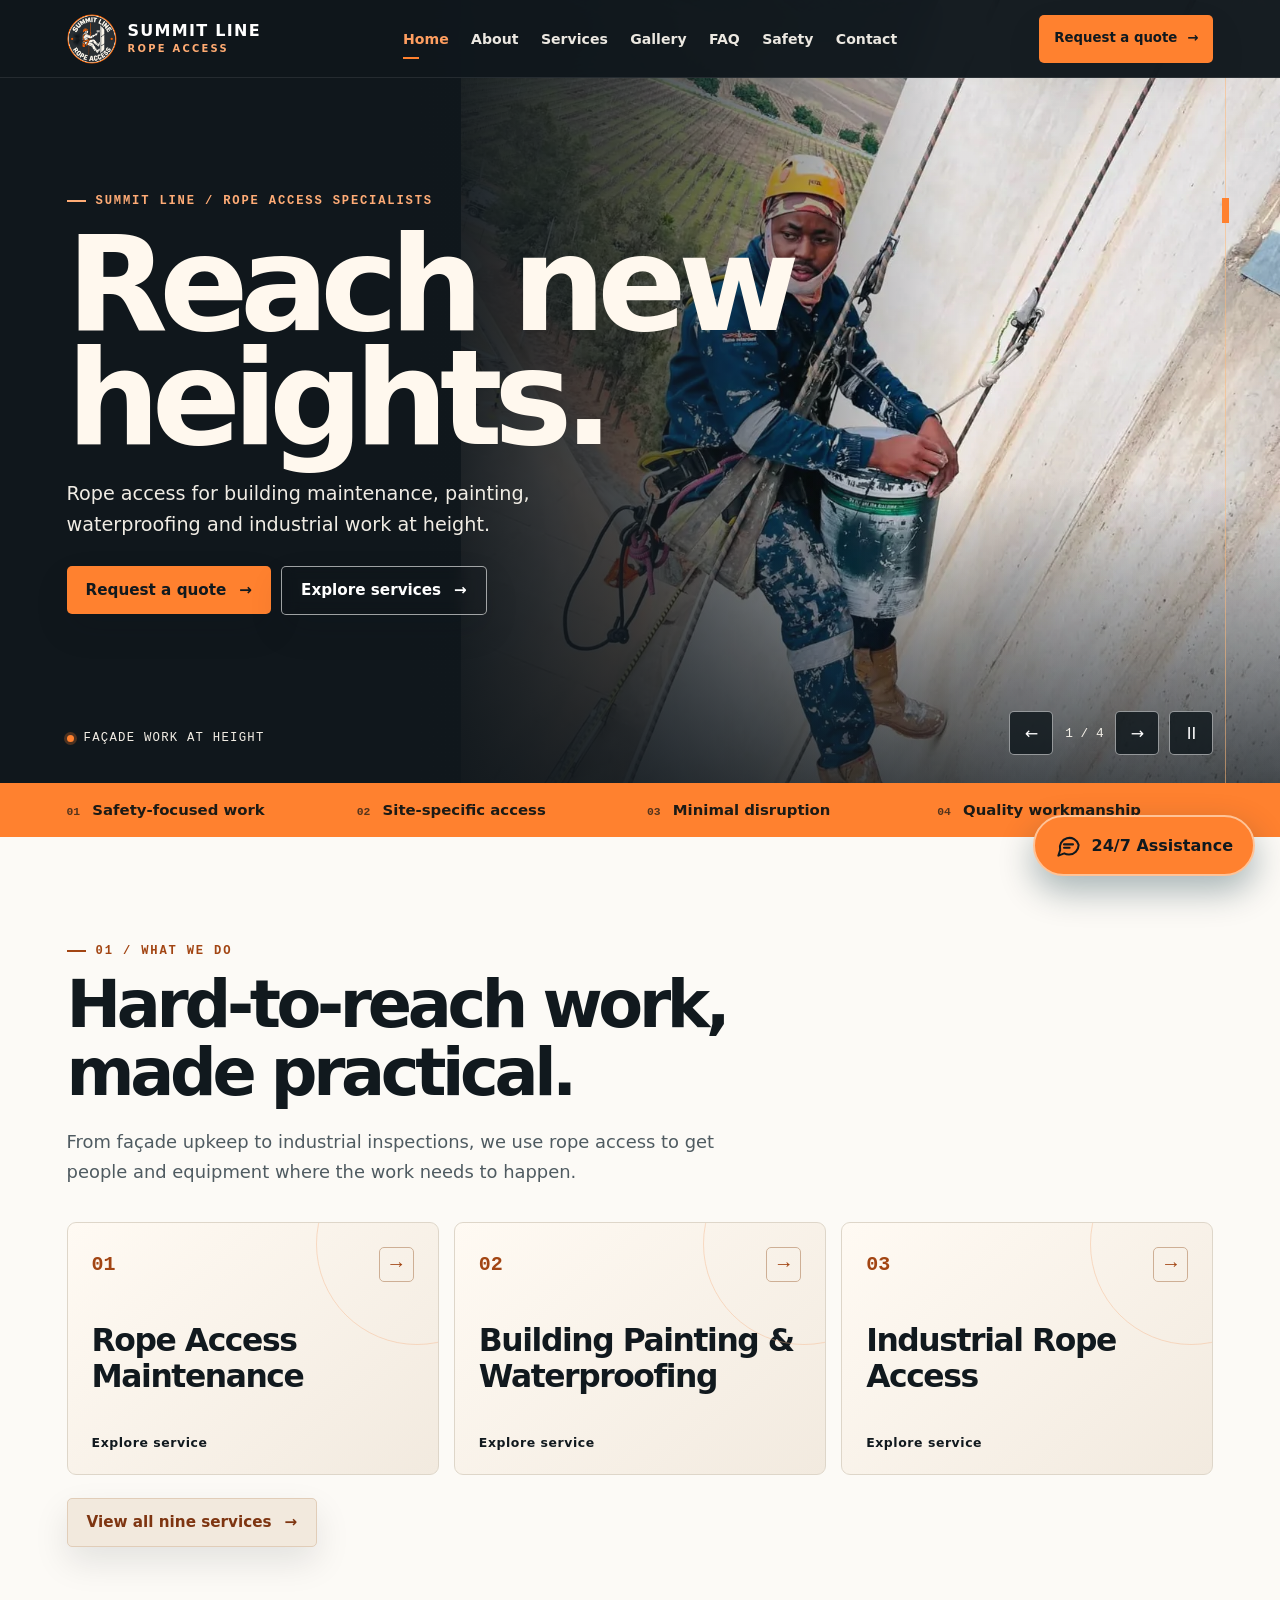
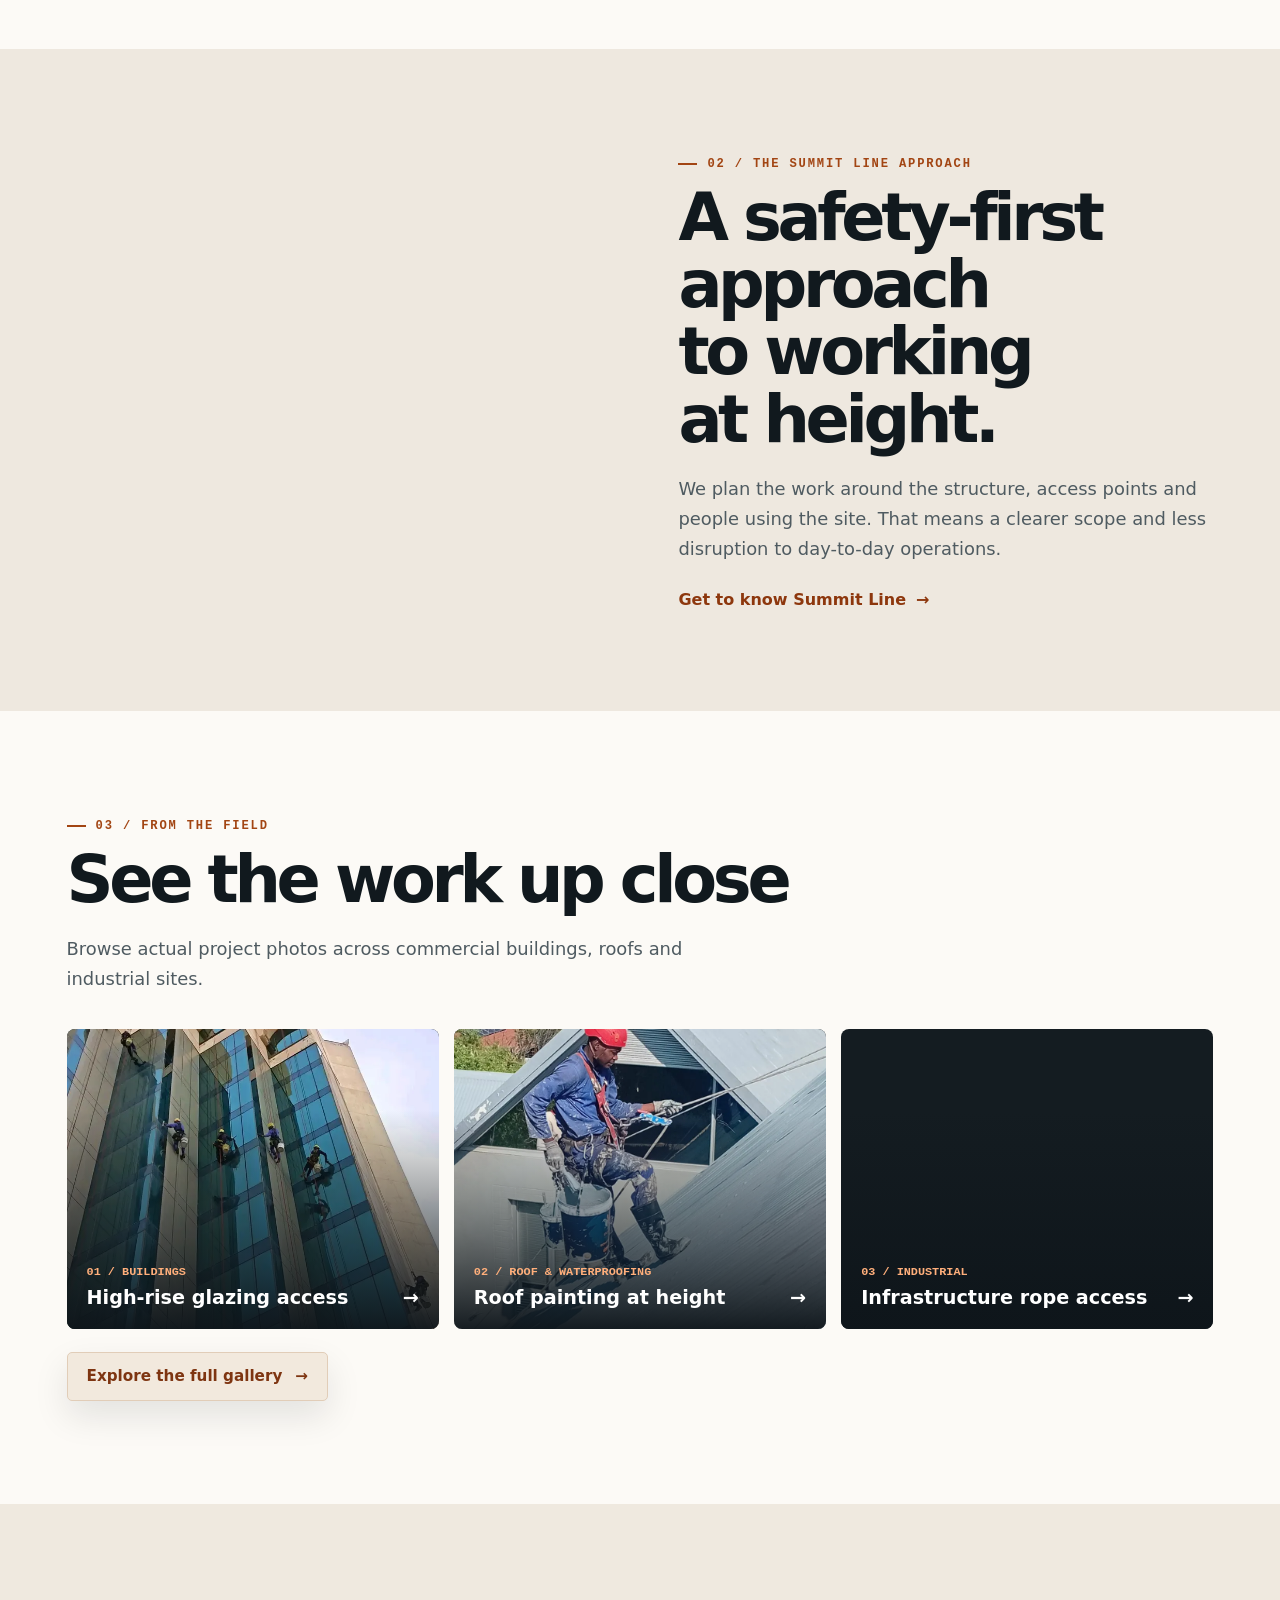
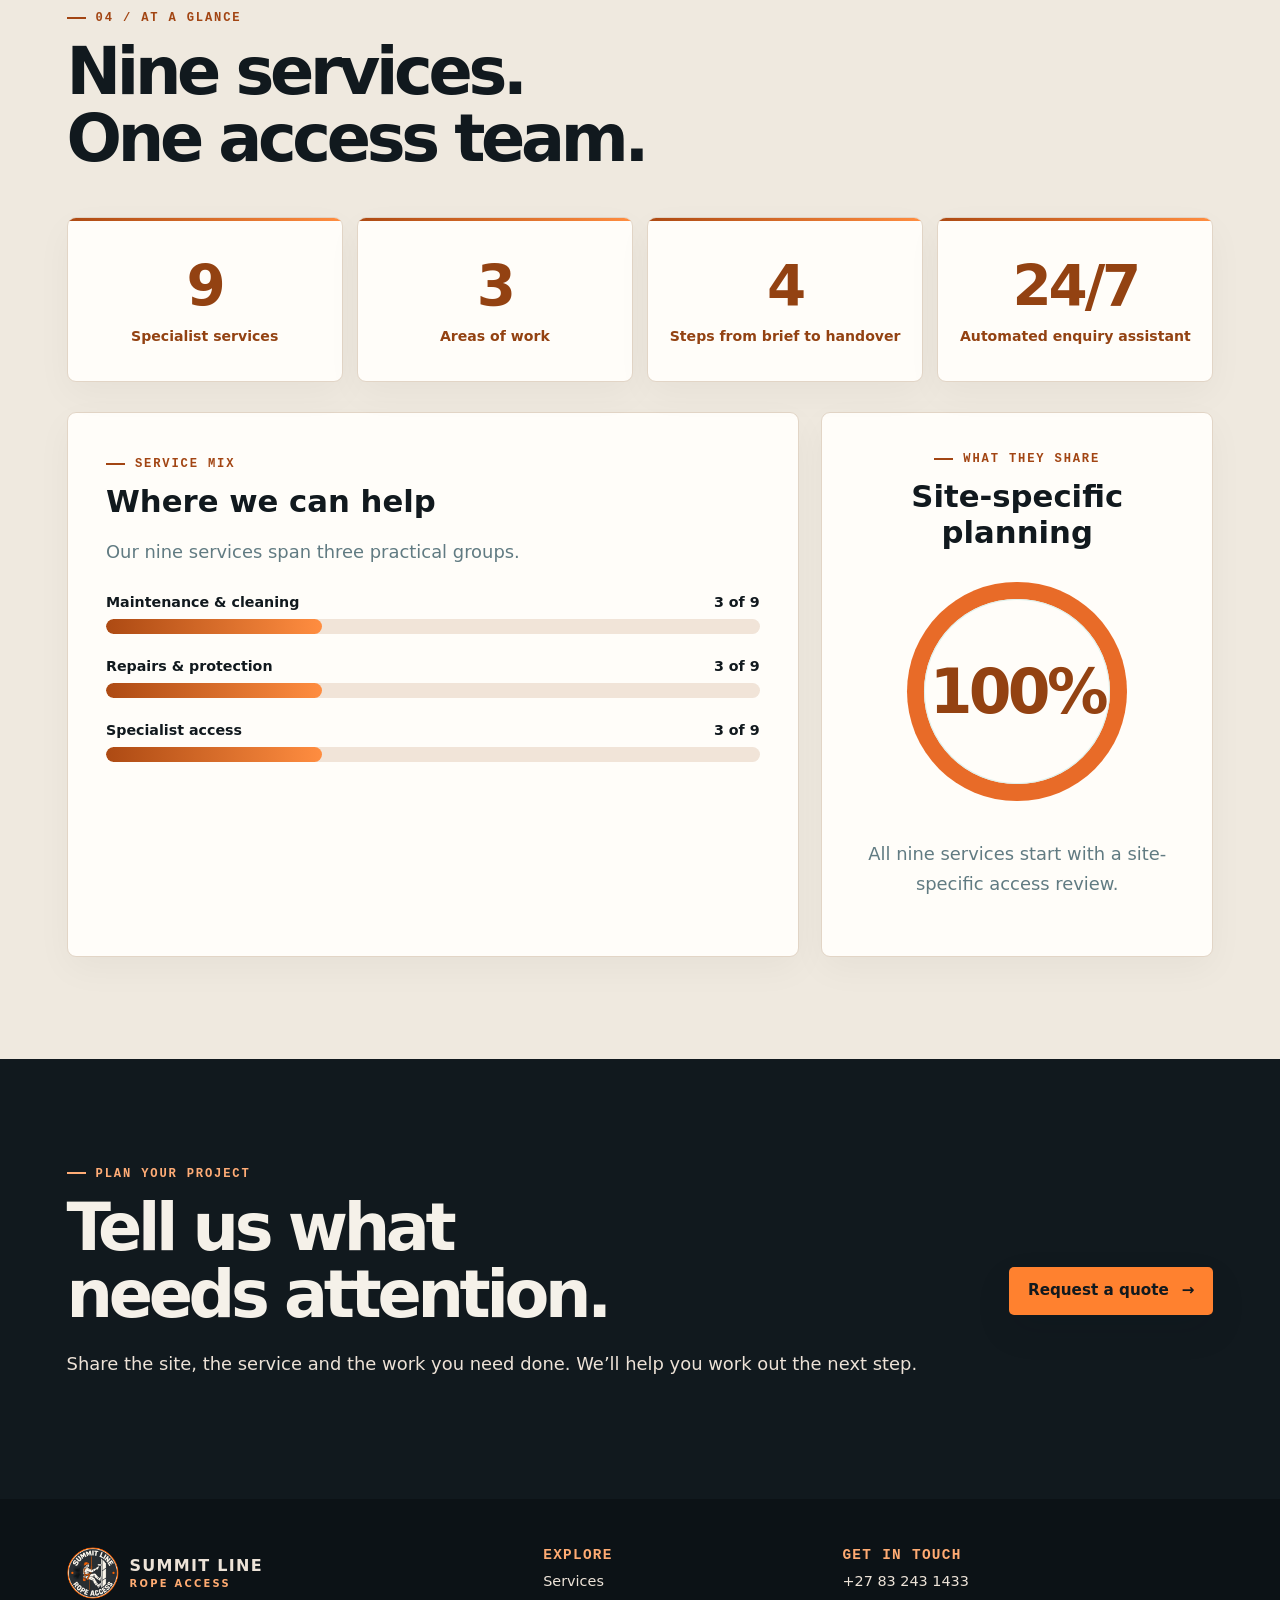
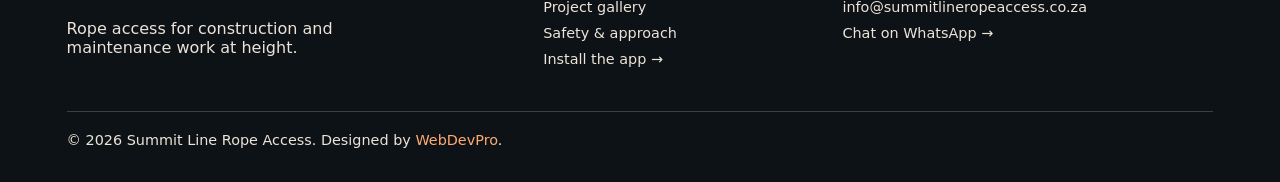
==== commit 4d0ad82d: "Polish navigation icons across platform fonts" ====
--- a/index.html
+++ b/index.html
@@ -35,22 +35,22 @@
   <a class="brand" href="./" aria-label="Summit Line Rope Access home"><img src="assets/logo.webp" width="50" height="50" alt=""><span>SUMMIT LINE<small>ROPE ACCESS</small></span></a>
   <button class="menu-btn" id="menuBtn" type="button" aria-controls="primaryNav" aria-expanded="false">Menu <span aria-hidden="true">☰</span></button>
   <nav id="primaryNav" aria-label="Main navigation"><a href="./" aria-current="page">Home</a><a href="about.html">About</a><a href="services.html">Services</a><a href="gallery.html">Gallery</a><a href="faq.html">FAQ</a><a href="safety.html">Safety</a><a href="contact.html">Contact</a></nav>
-  <button class="btn header-quote" type="button" data-open-quote>Request a quote <span aria-hidden="true">↗</span></button>
+  <button class="btn header-quote" type="button" data-open-quote>Request a quote <span aria-hidden="true">→</span></button>
 </header>
 <div class="scroll-progress" id="scrollProgress" aria-hidden="true"></div>
 <main id="main"><section id="home" class="hero" aria-roledescription="carousel" aria-label="Featured Summit Line project photography">
   <div class="hero-photos"><img class="hero-bg active" data-label="Façade work at height" src="assets/rope-painter.webp" alt="" style="--desktop:53% 53%;--mobile:54% 51%" fetchpriority="high"><img class="hero-bg" data-label="Multi-storey building access" data-src="assets/red-facade.webp" alt="" style="--desktop:57% 53%;--mobile:56% 53%" decoding="async"><img class="hero-bg" data-label="Roof painting and maintenance" data-src="assets/painted-roof.webp" alt="" style="--desktop:47% 42%;--mobile:42% 39%" decoding="async"><img class="hero-bg" data-label="Industrial rope access" data-src="assets/quarry-team.webp" alt="" style="--desktop:58% 52%;--mobile:61% 50%" decoding="async"></div><div class="hero-overlay" aria-hidden="true"></div><div class="hero-rope" aria-hidden="true"></div>
-  <div class="hero-content"><div class="eyebrow">SUMMIT LINE / ROPE ACCESS SPECIALISTS</div><h1 class="typewriter" data-text="Reach new heights.">Reach new heights.</h1><p class="word-reveal">Rope access for building maintenance, painting, waterproofing and industrial work at height.</p><div class="hero-ctas"><button class="btn" type="button" data-open-quote>Request a quote <span aria-hidden="true">↗</span></button><a class="btn btn-outline" href="services.html">Explore services <span aria-hidden="true">↗</span></a></div></div>
+  <div class="hero-content"><div class="eyebrow">SUMMIT LINE / ROPE ACCESS SPECIALISTS</div><h1 class="typewriter" data-text="Reach new heights.">Reach new heights.</h1><p class="word-reveal">Rope access for building maintenance, painting, waterproofing and industrial work at height.</p><div class="hero-ctas"><button class="btn" type="button" data-open-quote>Request a quote <span aria-hidden="true">→</span></button><a class="btn btn-outline" href="services.html">Explore services <span aria-hidden="true">→</span></a></div></div>
   <div class="hero-index"><span class="running-dot"></span><span id="slideCaption">Façade work at height</span></div>
-  <div class="slide-controls"><button id="prevSlide" type="button" aria-label="Previous slide">←</button><span id="slideStatus" aria-live="off">1 / 4</span><button id="nextSlide" type="button" aria-label="Next slide">→</button><button id="pauseSlide" type="button" aria-label="Pause slideshow" title="Pause slideshow">Ⅱ</button></div>
+  <div class="slide-controls"><button id="prevSlide" type="button" aria-label="Previous slide">←</button><span id="slideStatus" aria-live="off">1 / 4</span><button id="nextSlide" type="button" aria-label="Next slide">→</button><button id="pauseSlide" type="button" aria-label="Pause slideshow" title="Pause slideshow">II</button></div>
  </section>
  <div class="proof-strip"><span><b>01</b> Safety-focused work</span><span><b>02</b> Site-specific access</span><span><b>03</b> Minimal disruption</span><span><b>04</b> Quality workmanship</span></div>
- <section class="section" id="features"><div class="section-head reveal slide-up"><span class="kicker">01 / WHAT WE DO</span><h2 class="typewriter reveal-title" data-text="Hard-to-reach work, made practical.">Hard-to-reach work, made practical.</h2><p>From façade upkeep to industrial inspections, we use rope access to get people and equipment where the work needs to happen.</p></div><div class="card-grid"><button class="flip-card reveal slide-up" type="button" aria-pressed="false"><span class="flip-inner"><span class="flip-face front"><span class="number">01<span class="flip-north" aria-hidden="true">↗</span></span><strong>Rope Access Maintenance</strong><small>Explore service</small></span><span class="flip-face back"><strong>Rope Access Maintenance</strong><span>Ongoing exterior maintenance for hard-to-reach façades, rooftops and other elevated areas.</span><small>Tap again to turn back</small></span></span></button><button class="flip-card reveal slide-up" type="button" aria-pressed="false"><span class="flip-inner"><span class="flip-face front"><span class="number">02<span class="flip-north" aria-hidden="true">↗</span></span><strong>Building Painting &amp; Waterproofing</strong><small>Explore service</small></span><span class="flip-face back"><strong>Building Painting &amp; Waterproofing</strong><span>Exterior painting and waterproofing for buildings and roofs, including work where ground-level access is limited.</span><small>Tap again to turn back</small></span></span></button><button class="flip-card reveal slide-up" type="button" aria-pressed="false"><span class="flip-inner"><span class="flip-face front"><span class="number">03<span class="flip-north" aria-hidden="true">↗</span></span><strong>Industrial Rope Access</strong><small>Explore service</small></span><span class="flip-face back"><strong>Industrial Rope Access</strong><span>Access support for industrial structures and infrastructure where conventional access may be difficult.</span><small>Tap again to turn back</small></span></span></button></div><a class="btn btn-secondary" href="services.html">View all nine services <span aria-hidden="true">↗</span></a></section>
- <section class="section split light-split"><figure class="feature-visual photo-visual reveal mask-in"><img src="assets/roof-team.webp" alt="A team with harnesses working together on an industrial roof." loading="lazy" decoding="async" style="object-position:50% 60%"></figure><div class="reveal slide-up"><span class="kicker">02 / THE SUMMIT LINE APPROACH</span><h2 class="typewriter reveal-title" data-text="A safety-first approach to working at height.">A safety-first approach to working at height.</h2><p>We plan the work around the structure, access points and people using the site. That means a clearer scope and less disruption to day-to-day operations.</p><a class="text-link" href="about.html">Get to know Summit Line <span aria-hidden="true">↗</span></a></div></section>
- <section class="section photo-highlights"><div class="section-head reveal slide-up"><span class="kicker">03 / FROM THE FIELD</span><h2 class="typewriter reveal-title" data-text="See the work up close">See the work up close</h2><p>Browse actual project photos across commercial buildings, roofs and industrial sites.</p></div><div class="home-projects"><a class="home-project reveal slide-up" href="gallery.html"><img src="assets/glass-facade.webp" alt="Technicians suspended across a glazed multi-storey façade." loading="lazy" decoding="async" style="object-position:50% 39%"><span><small>01 / Buildings</small><strong>High-rise glazing access <b aria-hidden="true">↗</b></strong></span></a><a class="home-project reveal slide-up" href="gallery.html"><img src="assets/painted-roof.webp" alt="A technician equipped with a harness and paint bucket on a sloped roof." loading="lazy" decoding="async" style="object-position:47% 38%"><span><small>02 / Roof & waterproofing</small><strong>Roof painting at height <b aria-hidden="true">↗</b></strong></span></a><a class="home-project reveal slide-up" href="gallery.html"><img src="assets/infrastructure.webp" alt="Technicians working on steelwork above a large infrastructure site." loading="lazy" decoding="async" style="object-position:51% 46%"><span><small>03 / Industrial</small><strong>Infrastructure rope access <b aria-hidden="true">↗</b></strong></span></a></div><a class="btn btn-secondary" href="gallery.html">Explore the full gallery <span aria-hidden="true">↗</span></a></section>
+ <section class="section" id="features"><div class="section-head reveal slide-up"><span class="kicker">01 / WHAT WE DO</span><h2 class="typewriter reveal-title" data-text="Hard-to-reach work, made practical.">Hard-to-reach work, made practical.</h2><p>From façade upkeep to industrial inspections, we use rope access to get people and equipment where the work needs to happen.</p></div><div class="card-grid"><button class="flip-card reveal slide-up" type="button" aria-pressed="false"><span class="flip-inner"><span class="flip-face front"><span class="number">01<span class="flip-north" aria-hidden="true">→</span></span><strong>Rope Access Maintenance</strong><small>Explore service</small></span><span class="flip-face back"><strong>Rope Access Maintenance</strong><span>Ongoing exterior maintenance for hard-to-reach façades, rooftops and other elevated areas.</span><small>Tap again to turn back</small></span></span></button><button class="flip-card reveal slide-up" type="button" aria-pressed="false"><span class="flip-inner"><span class="flip-face front"><span class="number">02<span class="flip-north" aria-hidden="true">→</span></span><strong>Building Painting &amp; Waterproofing</strong><small>Explore service</small></span><span class="flip-face back"><strong>Building Painting &amp; Waterproofing</strong><span>Exterior painting and waterproofing for buildings and roofs, including work where ground-level access is limited.</span><small>Tap again to turn back</small></span></span></button><button class="flip-card reveal slide-up" type="button" aria-pressed="false"><span class="flip-inner"><span class="flip-face front"><span class="number">03<span class="flip-north" aria-hidden="true">→</span></span><strong>Industrial Rope Access</strong><small>Explore service</small></span><span class="flip-face back"><strong>Industrial Rope Access</strong><span>Access support for industrial structures and infrastructure where conventional access may be difficult.</span><small>Tap again to turn back</small></span></span></button></div><a class="btn btn-secondary" href="services.html">View all nine services <span aria-hidden="true">→</span></a></section>
+ <section class="section split light-split"><figure class="feature-visual photo-visual reveal mask-in"><img src="assets/roof-team.webp" alt="A team with harnesses working together on an industrial roof." loading="lazy" decoding="async" style="object-position:50% 60%"></figure><div class="reveal slide-up"><span class="kicker">02 / THE SUMMIT LINE APPROACH</span><h2 class="typewriter reveal-title" data-text="A safety-first approach to working at height.">A safety-first approach to working at height.</h2><p>We plan the work around the structure, access points and people using the site. That means a clearer scope and less disruption to day-to-day operations.</p><a class="text-link" href="about.html">Get to know Summit Line <span aria-hidden="true">→</span></a></div></section>
+ <section class="section photo-highlights"><div class="section-head reveal slide-up"><span class="kicker">03 / FROM THE FIELD</span><h2 class="typewriter reveal-title" data-text="See the work up close">See the work up close</h2><p>Browse actual project photos across commercial buildings, roofs and industrial sites.</p></div><div class="home-projects"><a class="home-project reveal slide-up" href="gallery.html"><img src="assets/glass-facade.webp" alt="Technicians suspended across a glazed multi-storey façade." loading="lazy" decoding="async" style="object-position:50% 39%"><span><small>01 / Buildings</small><strong>High-rise glazing access <b aria-hidden="true">→</b></strong></span></a><a class="home-project reveal slide-up" href="gallery.html"><img src="assets/painted-roof.webp" alt="A technician equipped with a harness and paint bucket on a sloped roof." loading="lazy" decoding="async" style="object-position:47% 38%"><span><small>02 / Roof & waterproofing</small><strong>Roof painting at height <b aria-hidden="true">→</b></strong></span></a><a class="home-project reveal slide-up" href="gallery.html"><img src="assets/infrastructure.webp" alt="Technicians working on steelwork above a large infrastructure site." loading="lazy" decoding="async" style="object-position:51% 46%"><span><small>03 / Industrial</small><strong>Infrastructure rope access <b aria-hidden="true">→</b></strong></span></a></div><a class="btn btn-secondary" href="gallery.html">Explore the full gallery <span aria-hidden="true">→</span></a></section>
  <section class="section premium-stat-section"><div class="section-head reveal slide-up"><span class="kicker">04 / AT A GLANCE</span><h2 class="typewriter reveal-title" data-text="Nine services. One access team.">Nine services. One access team.</h2></div><div class="stat-grid" id="premiumStats"></div><div class="analytics-grid"><article class="analytics-panel reveal slide-up"><span class="kicker">SERVICE MIX</span><h3>Where we can help</h3><p>Our nine services span three practical groups.</p><div id="premiumBars" class="bar-chart"></div></article><article class="analytics-panel ring-panel reveal slide-up"><span class="kicker">WHAT THEY SHARE</span><h3>Site-specific planning</h3><div id="premiumRing" class="progress-ring" role="progressbar" aria-label="Share of listed services that begin with access review" aria-valuemin="0" aria-valuemax="100" aria-valuenow="0"><span data-ring-number>0%</span></div><p id="ringLabel"></p></article></div></section>
- <section class="section cta-band"><div><span class="kicker">PLAN YOUR PROJECT</span><h2 class="">Tell us what needs attention.</h2><p>Share the site, the service and the work you need done. We’ll help you work out the next step.</p></div><button class="btn" type="button" data-open-quote>Request a quote <span aria-hidden="true">↗</span></button></section></main>
-<footer class="site-footer"><div class="footer-content"><div class="footer-main"><a class="brand footer-brand" href="./"><img src="assets/logo.webp" width="52" height="52" alt=""><span>SUMMIT LINE<small>ROPE ACCESS</small></span></a><p>Rope access for construction and maintenance work at height.</p></div><div class="footer-links"><b>EXPLORE</b><a href="services.html">Services</a><a href="gallery.html">Project gallery</a><a href="safety.html">Safety & approach</a><button type="button" data-install>Install the app ↗</button></div><div class="footer-links"><b>GET IN TOUCH</b><a href="tel:+27832431433">+27 83 243 1433</a><a href="mailto:info@summitlineropeaccess.co.za">info@summitlineropeaccess.co.za</a><a href="https://wa.me/27832431433" target="_blank" rel="noopener noreferrer">Chat on WhatsApp ↗</a></div></div><div class="footer-bottom">© <span id="year">2026</span> Summit Line Rope Access. <span>Designed by <a href="https://webdevpro.co.za" target="_blank" rel="noopener noreferrer">WebDevPro</a>.</span></div></footer>
+ <section class="section cta-band"><div><span class="kicker">PLAN YOUR PROJECT</span><h2 class="">Tell us what needs attention.</h2><p>Share the site, the service and the work you need done. We’ll help you work out the next step.</p></div><button class="btn" type="button" data-open-quote>Request a quote <span aria-hidden="true">→</span></button></section></main>
+<footer class="site-footer"><div class="footer-content"><div class="footer-main"><a class="brand footer-brand" href="./"><img src="assets/logo.webp" width="52" height="52" alt=""><span>SUMMIT LINE<small>ROPE ACCESS</small></span></a><p>Rope access for construction and maintenance work at height.</p></div><div class="footer-links"><b>EXPLORE</b><a href="services.html">Services</a><a href="gallery.html">Project gallery</a><a href="safety.html">Safety & approach</a><button type="button" data-install>Install the app →</button></div><div class="footer-links"><b>GET IN TOUCH</b><a href="tel:+27832431433">+27 83 243 1433</a><a href="mailto:info@summitlineropeaccess.co.za">info@summitlineropeaccess.co.za</a><a href="https://wa.me/27832431433" target="_blank" rel="noopener noreferrer">Chat on WhatsApp →</a></div></div><div class="footer-bottom">© <span id="year">2026</span> Summit Line Rope Access. <span>Designed by <a href="https://webdevpro.co.za" target="_blank" rel="noopener noreferrer">WebDevPro</a>.</span></div></footer>
 <nav class="mobile-bottom mobile-bottom-pro" aria-label="Mobile quick navigation">
     <a class="mobile-nav-item" href="./" aria-current="page"><span class="mobile-nav-icon-wrap"><svg class="mobile-nav-icon" viewBox="0 0 24 24" fill="none" stroke="currentColor" stroke-width="1.8" stroke-linecap="round" stroke-linejoin="round" aria-hidden="true" focusable="false"><path d="m3 10 9-7 9 7"/><path d="M5 9v11a1 1 0 0 0 1 1h12a1 1 0 0 0 1-1V9"/><path d="M9 21v-7h6v7"/></svg></span><span class="mobile-nav-label">Home</span></a>
     <a class="mobile-nav-item" href="services.html"><span class="mobile-nav-icon-wrap"><svg class="mobile-nav-icon" viewBox="0 0 24 24" fill="none" stroke="currentColor" stroke-width="1.8" stroke-linecap="round" stroke-linejoin="round" aria-hidden="true" focusable="false"><rect x="3" y="3" width="7" height="7" rx="1.6"/><rect x="14" y="3" width="7" height="7" rx="1.6"/><rect x="3" y="14" width="7" height="7" rx="1.6"/><path d="M17.5 14v7m-3.5-3.5h7"/></svg></span><span class="mobile-nav-label">Services</span></a>
@@ -70,7 +70,7 @@
     <span class="chat-launcher-label">24/7 Assistance</span>
   </button>
   <section id="chatPanel" class="chat-panel" role="dialog" aria-modal="false" aria-label="24/7 automated enquiry assistant" hidden>
-    <div class="chat-top"><div class="chat-avatar" aria-hidden="true">✦</div><div class="chat-heading"><strong id="chatCompany">Summit Line Rope Access</strong><span><i class="online-dot" aria-hidden="true"></i> 24/7 automated assistance</span></div><button id="chatClose" class="chat-close" type="button" aria-label="Close enquiry assistant">×</button></div>
+    <div class="chat-top"><div class="chat-avatar" aria-hidden="true">SL</div><div class="chat-heading"><strong id="chatCompany">Summit Line Rope Access</strong><span><i class="online-dot" aria-hidden="true"></i> 24/7 automated assistance</span></div><button id="chatClose" class="chat-close" type="button" aria-label="Close enquiry assistant">×</button></div>
     <div class="chat-progress" id="chatProgress" aria-live="polite">Welcome</div>
     <div id="chatTranscript" class="chat-transcript" aria-live="polite" aria-relevant="additions text"></div>
     <div class="chat-compose"><div id="chatControls"></div><p id="chatStatus" class="chat-status" role="status" hidden></p><p class="chat-footnote">Review your message, then confirm sending it in WhatsApp.</p></div>
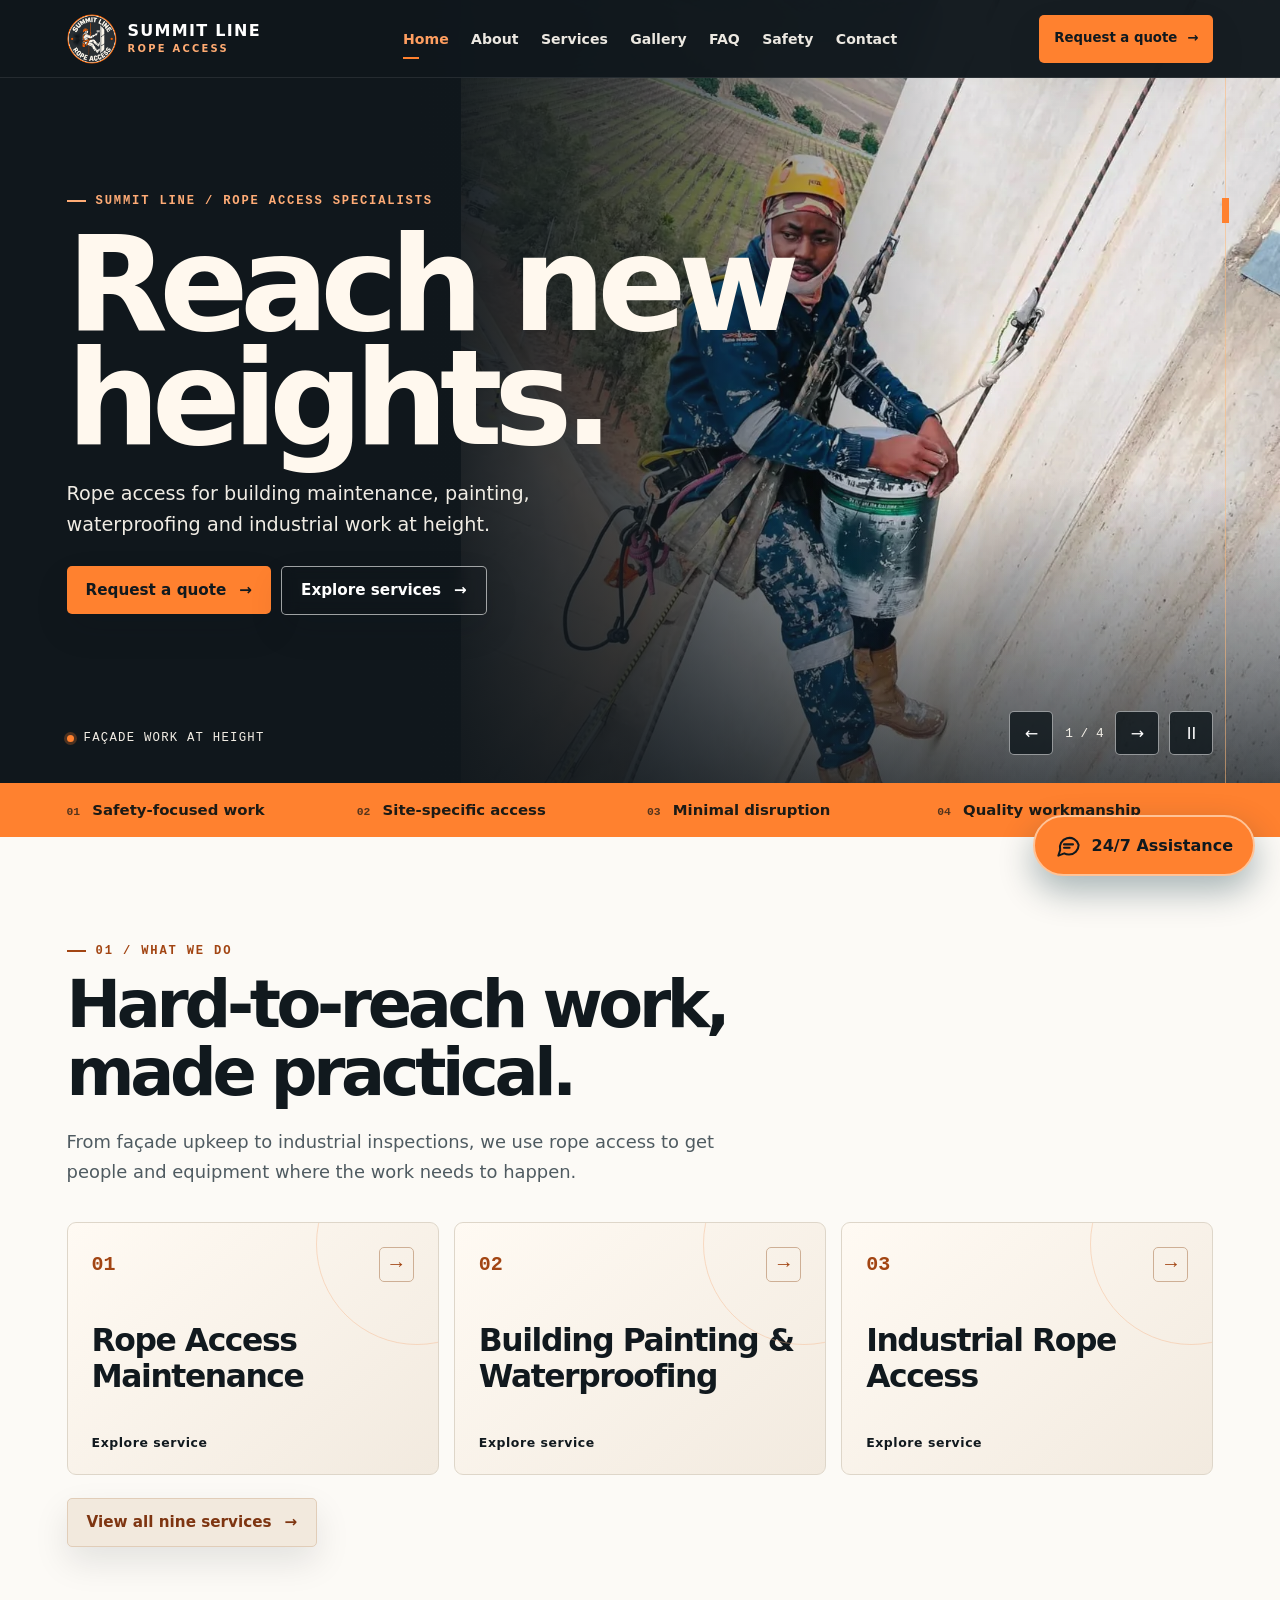
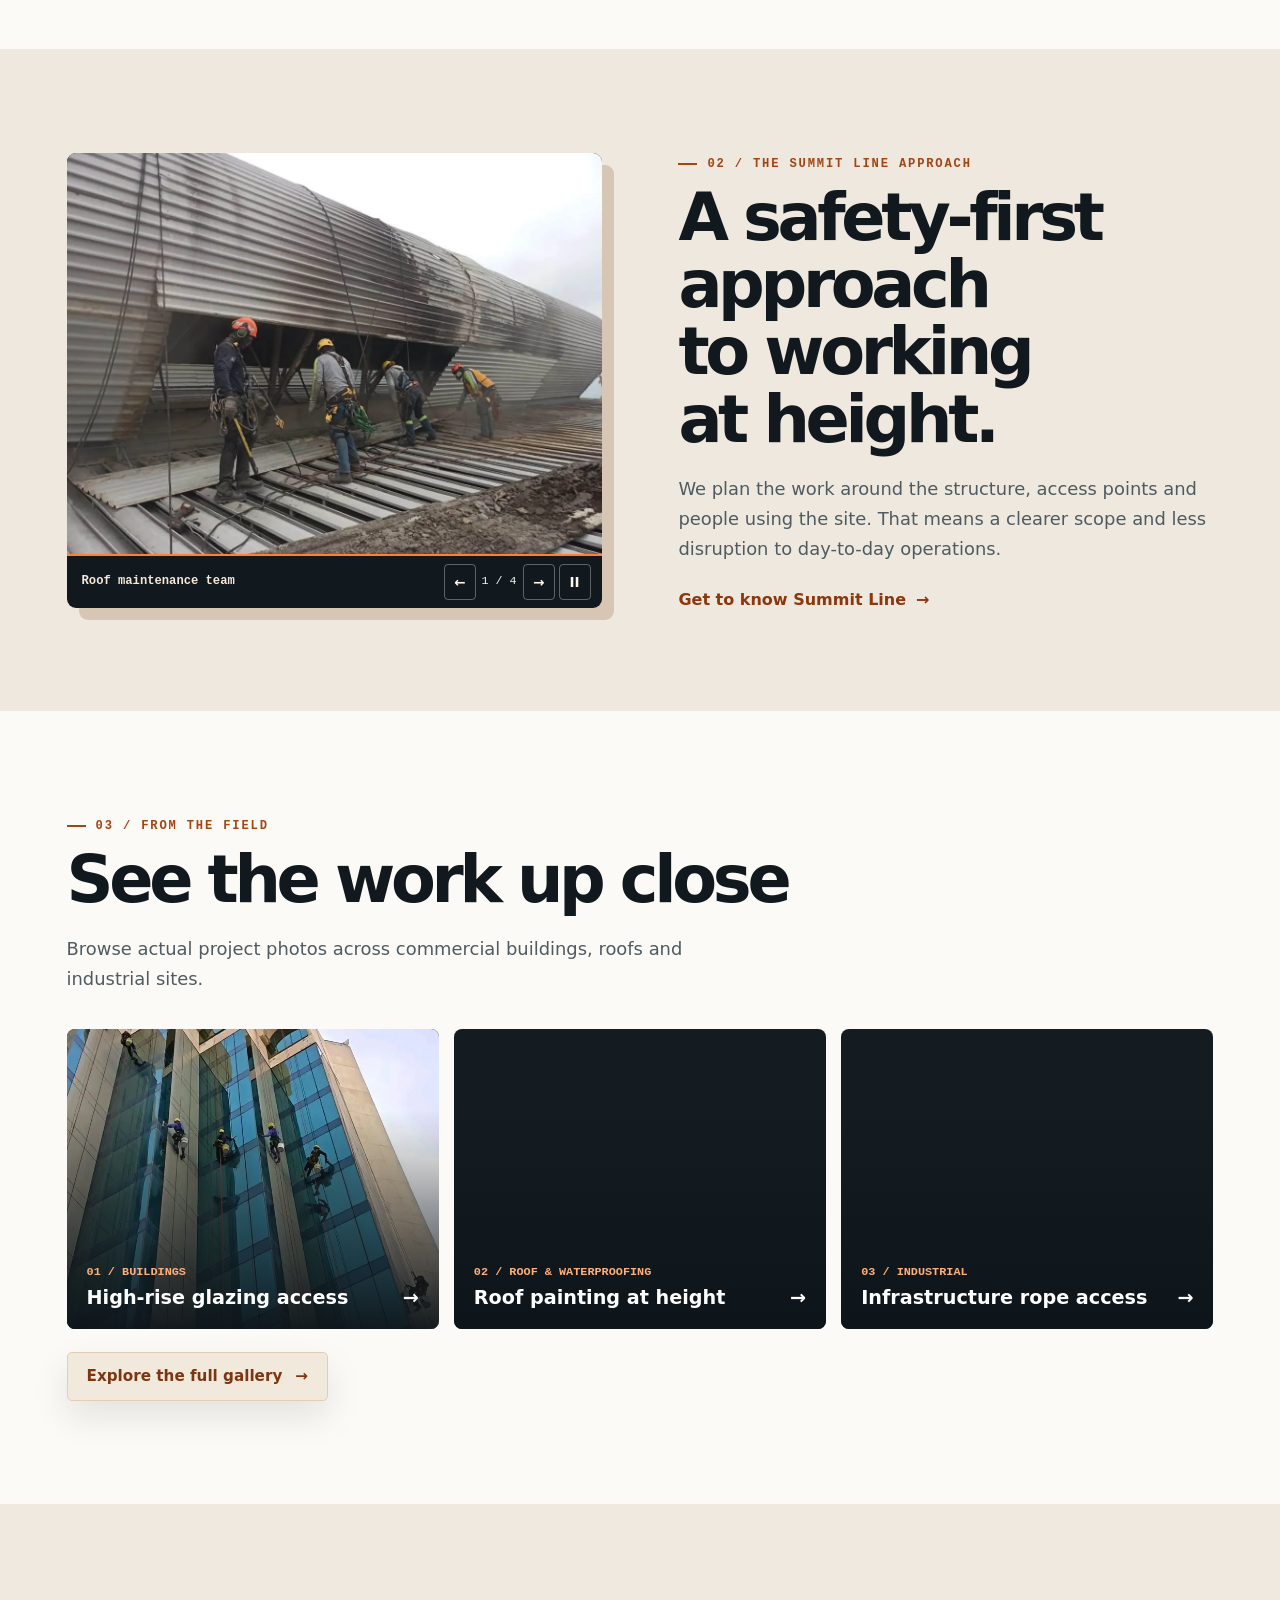
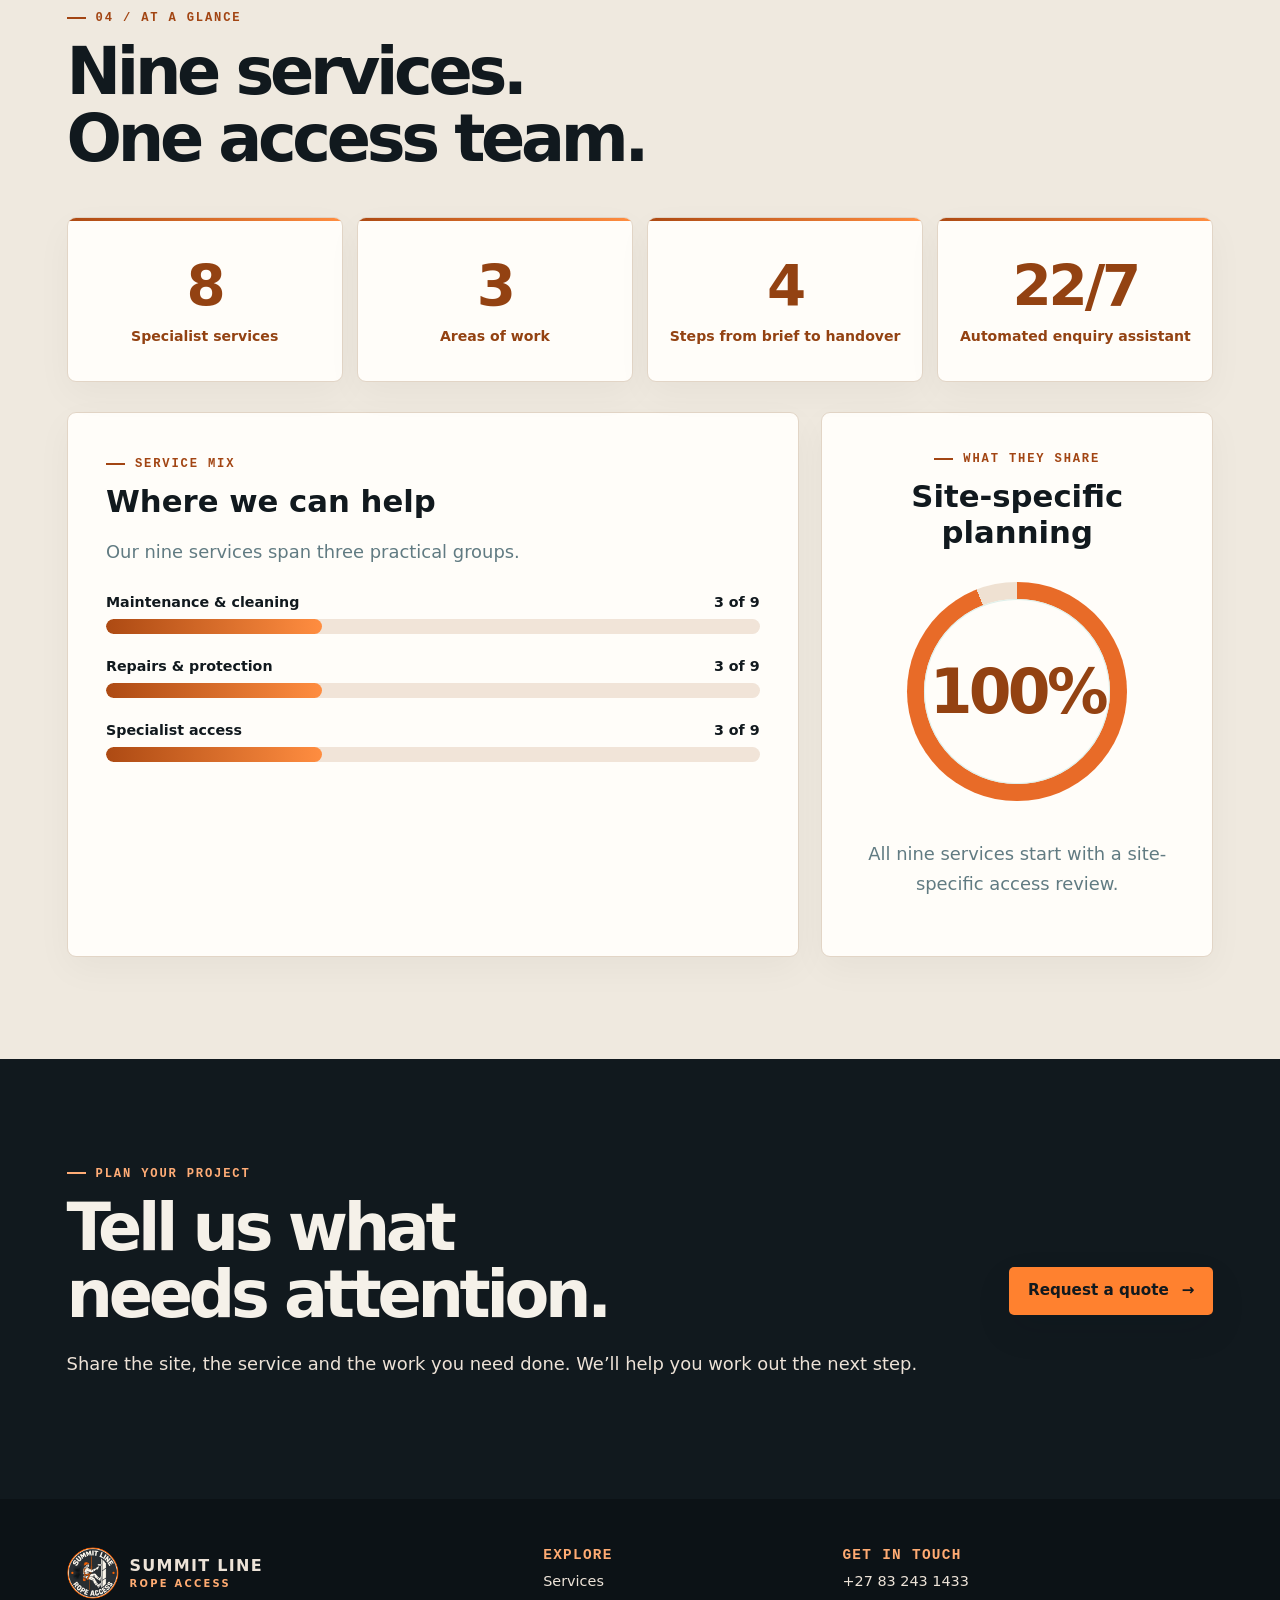
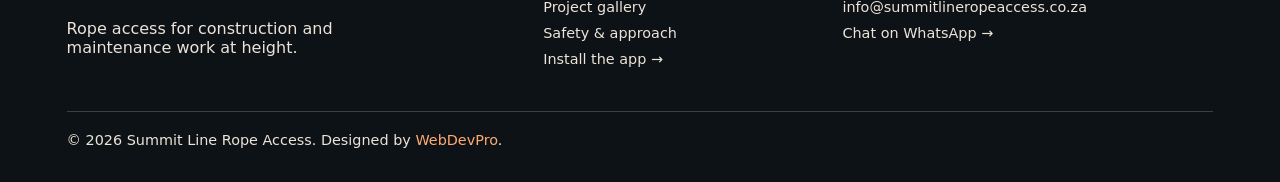
==== commit 5530fe40: "Show rotating project photos in the Summit Line approach section" ====
--- a/index.html
+++ b/index.html
@@ -25,6 +25,7 @@
   <link rel="stylesheet" href="summit.css">
   <script src="site-config.js" defer></script>
   <script src="script.js" defer></script>
+  <script src="approach-slider.js" defer></script>
   <script src="premium.js" defer></script>
   <script src="chatbot.js" defer></script>
   <script src="pwa.js" defer></script>
@@ -46,7 +47,23 @@
  </section>
  <div class="proof-strip"><span><b>01</b> Safety-focused work</span><span><b>02</b> Site-specific access</span><span><b>03</b> Minimal disruption</span><span><b>04</b> Quality workmanship</span></div>
  <section class="section" id="features"><div class="section-head reveal slide-up"><span class="kicker">01 / WHAT WE DO</span><h2 class="typewriter reveal-title" data-text="Hard-to-reach work, made practical.">Hard-to-reach work, made practical.</h2><p>From façade upkeep to industrial inspections, we use rope access to get people and equipment where the work needs to happen.</p></div><div class="card-grid"><button class="flip-card reveal slide-up" type="button" aria-pressed="false"><span class="flip-inner"><span class="flip-face front"><span class="number">01<span class="flip-north" aria-hidden="true">→</span></span><strong>Rope Access Maintenance</strong><small>Explore service</small></span><span class="flip-face back"><strong>Rope Access Maintenance</strong><span>Ongoing exterior maintenance for hard-to-reach façades, rooftops and other elevated areas.</span><small>Tap again to turn back</small></span></span></button><button class="flip-card reveal slide-up" type="button" aria-pressed="false"><span class="flip-inner"><span class="flip-face front"><span class="number">02<span class="flip-north" aria-hidden="true">→</span></span><strong>Building Painting &amp; Waterproofing</strong><small>Explore service</small></span><span class="flip-face back"><strong>Building Painting &amp; Waterproofing</strong><span>Exterior painting and waterproofing for buildings and roofs, including work where ground-level access is limited.</span><small>Tap again to turn back</small></span></span></button><button class="flip-card reveal slide-up" type="button" aria-pressed="false"><span class="flip-inner"><span class="flip-face front"><span class="number">03<span class="flip-north" aria-hidden="true">→</span></span><strong>Industrial Rope Access</strong><small>Explore service</small></span><span class="flip-face back"><strong>Industrial Rope Access</strong><span>Access support for industrial structures and infrastructure where conventional access may be difficult.</span><small>Tap again to turn back</small></span></span></button></div><a class="btn btn-secondary" href="services.html">View all nine services <span aria-hidden="true">→</span></a></section>
- <section class="section split light-split"><figure class="feature-visual photo-visual reveal mask-in"><img src="assets/roof-team.webp" alt="A team with harnesses working together on an industrial roof." loading="lazy" decoding="async" style="object-position:50% 60%"></figure><div class="reveal slide-up"><span class="kicker">02 / THE SUMMIT LINE APPROACH</span><h2 class="typewriter reveal-title" data-text="A safety-first approach to working at height.">A safety-first approach to working at height.</h2><p>We plan the work around the structure, access points and people using the site. That means a clearer scope and less disruption to day-to-day operations.</p><a class="text-link" href="about.html">Get to know Summit Line <span aria-hidden="true">→</span></a></div></section>
+ <section id="summit-line-approach" class="section split light-split"><figure class="approach-slider" data-approach-slider role="group" aria-roledescription="carousel" aria-label="Summit Line project photos">
+      <div class="approach-frame">
+        <img class="approach-slide is-current" src="assets/roof-team.webp" alt="Technicians with helmets and harnesses working together on an industrial roof." style="object-position:50% 62%" data-caption="Roof maintenance team" fetchpriority="low" decoding="async">
+        <img class="approach-slide" src="assets/rope-painter.webp" alt="A rope access painter in a hard hat suspended beside a building wall." style="object-position:48% 54%" data-caption="Façade work at height" loading="lazy" aria-hidden="true" decoding="async">
+        <img class="approach-slide" src="assets/quarry-team.webp" alt="Technicians in yellow hard hats working together on an industrial slope." style="object-position:57% 55%" data-caption="Industrial rope access" loading="lazy" aria-hidden="true" decoding="async">
+        <img class="approach-slide" src="assets/glass-facade.webp" alt="Technicians suspended on ropes across a multi-storey glazed façade." style="object-position:51% 40%" data-caption="High-rise façade access" loading="lazy" aria-hidden="true" decoding="async">
+      </div>
+      <figcaption class="approach-bar">
+        <span class="approach-caption" data-approach-caption>Roof maintenance team</span>
+        <span class="approach-controls" data-approach-controls hidden>
+          <button type="button" data-approach-back aria-label="Previous project photo">←</button>
+          <span class="approach-count" data-approach-count>1 / 4</span>
+          <button type="button" data-approach-next aria-label="Next project photo">→</button>
+          <button type="button" data-approach-pause aria-label="Pause project photos">II</button>
+        </span>
+      </figcaption>
+    </figure><div class="reveal slide-up"><span class="kicker">02 / THE SUMMIT LINE APPROACH</span><h2 class="typewriter reveal-title" data-text="A safety-first approach to working at height.">A safety-first approach to working at height.</h2><p>We plan the work around the structure, access points and people using the site. That means a clearer scope and less disruption to day-to-day operations.</p><a class="text-link" href="about.html">Get to know Summit Line <span aria-hidden="true">→</span></a></div></section>
  <section class="section photo-highlights"><div class="section-head reveal slide-up"><span class="kicker">03 / FROM THE FIELD</span><h2 class="typewriter reveal-title" data-text="See the work up close">See the work up close</h2><p>Browse actual project photos across commercial buildings, roofs and industrial sites.</p></div><div class="home-projects"><a class="home-project reveal slide-up" href="gallery.html"><img src="assets/glass-facade.webp" alt="Technicians suspended across a glazed multi-storey façade." loading="lazy" decoding="async" style="object-position:50% 39%"><span><small>01 / Buildings</small><strong>High-rise glazing access <b aria-hidden="true">→</b></strong></span></a><a class="home-project reveal slide-up" href="gallery.html"><img src="assets/painted-roof.webp" alt="A technician equipped with a harness and paint bucket on a sloped roof." loading="lazy" decoding="async" style="object-position:47% 38%"><span><small>02 / Roof & waterproofing</small><strong>Roof painting at height <b aria-hidden="true">→</b></strong></span></a><a class="home-project reveal slide-up" href="gallery.html"><img src="assets/infrastructure.webp" alt="Technicians working on steelwork above a large infrastructure site." loading="lazy" decoding="async" style="object-position:51% 46%"><span><small>03 / Industrial</small><strong>Infrastructure rope access <b aria-hidden="true">→</b></strong></span></a></div><a class="btn btn-secondary" href="gallery.html">Explore the full gallery <span aria-hidden="true">→</span></a></section>
  <section class="section premium-stat-section"><div class="section-head reveal slide-up"><span class="kicker">04 / AT A GLANCE</span><h2 class="typewriter reveal-title" data-text="Nine services. One access team.">Nine services. One access team.</h2></div><div class="stat-grid" id="premiumStats"></div><div class="analytics-grid"><article class="analytics-panel reveal slide-up"><span class="kicker">SERVICE MIX</span><h3>Where we can help</h3><p>Our nine services span three practical groups.</p><div id="premiumBars" class="bar-chart"></div></article><article class="analytics-panel ring-panel reveal slide-up"><span class="kicker">WHAT THEY SHARE</span><h3>Site-specific planning</h3><div id="premiumRing" class="progress-ring" role="progressbar" aria-label="Share of listed services that begin with access review" aria-valuemin="0" aria-valuemax="100" aria-valuenow="0"><span data-ring-number>0%</span></div><p id="ringLabel"></p></article></div></section>
  <section class="section cta-band"><div><span class="kicker">PLAN YOUR PROJECT</span><h2 class="">Tell us what needs attention.</h2><p>Share the site, the service and the work you need done. We’ll help you work out the next step.</p></div><button class="btn" type="button" data-open-quote>Request a quote <span aria-hidden="true">→</span></button></section></main>
--- a/summit.css
+++ b/summit.css
@@ -151,3 +151,19 @@
 }
 @media(max-width:375px){:root{--gutter:19px}.footer-content{gap:15px}.footer-links{font-size:.82rem}.hero-ctas{gap:8px}.hero .eyebrow{letter-spacing:.11em}.hero h1{font-size:3.55rem}}
 @media(prefers-reduced-motion:reduce){.hero-bg,.home-project img{transform:none!important}}
+
+/* Home: the approach gallery stays visible independently of scroll reveals. */
+#summit-line-approach{scroll-margin-top:80px}
+.approach-slider{margin:0;inline-size:100%;min-inline-size:0;overflow:hidden;border-radius:9px;background:var(--coal);color:var(--cream);box-shadow:12px 12px 0 #d6c6b3}
+.approach-frame{position:relative;inline-size:100%;aspect-ratio:4/3;overflow:hidden}
+.approach-slide{display:block;position:absolute;inset:0;inline-size:100%;block-size:100%;object-fit:cover;opacity:0;transform:translateX(2.5%);transition:opacity .42s ease,transform .42s ease}
+.approach-slide.is-current{z-index:1;opacity:1;transform:translateX(0)}
+.approach-bar{min-block-size:54px;padding:7px 11px 7px 15px;display:flex;align-items:center;justify-content:space-between;gap:8px;border-top:2px solid var(--orange)}
+.approach-caption{font:750 .76rem/1.25 ui-monospace,monospace;color:#f5e8da}
+.approach-controls{flex:none;display:flex;align-items:center;gap:4px}
+.approach-controls button{min-inline-size:32px;min-block-size:36px;padding:0 4px;border:1px solid #ffffff52;border-radius:4px;background:transparent;color:#fff8ef;font-weight:800;font-size:.85rem}
+.approach-controls button:hover{color:var(--coal);background:var(--orange)}
+.approach-controls button:focus-visible{outline-color:#ffab72;outline-offset:1px}
+.approach-count{font:.73rem/1 ui-monospace,monospace;min-inline-size:39px;text-align:center}
+@media(max-width:767px){.approach-frame{aspect-ratio:5/4}.approach-slider{box-shadow:7px 7px 0 #d6c6b3}.approach-controls button{min-inline-size:35px;min-block-size:44px}}
+@media(prefers-reduced-motion:reduce){.approach-slide{transition:none!important;transform:none!important}}
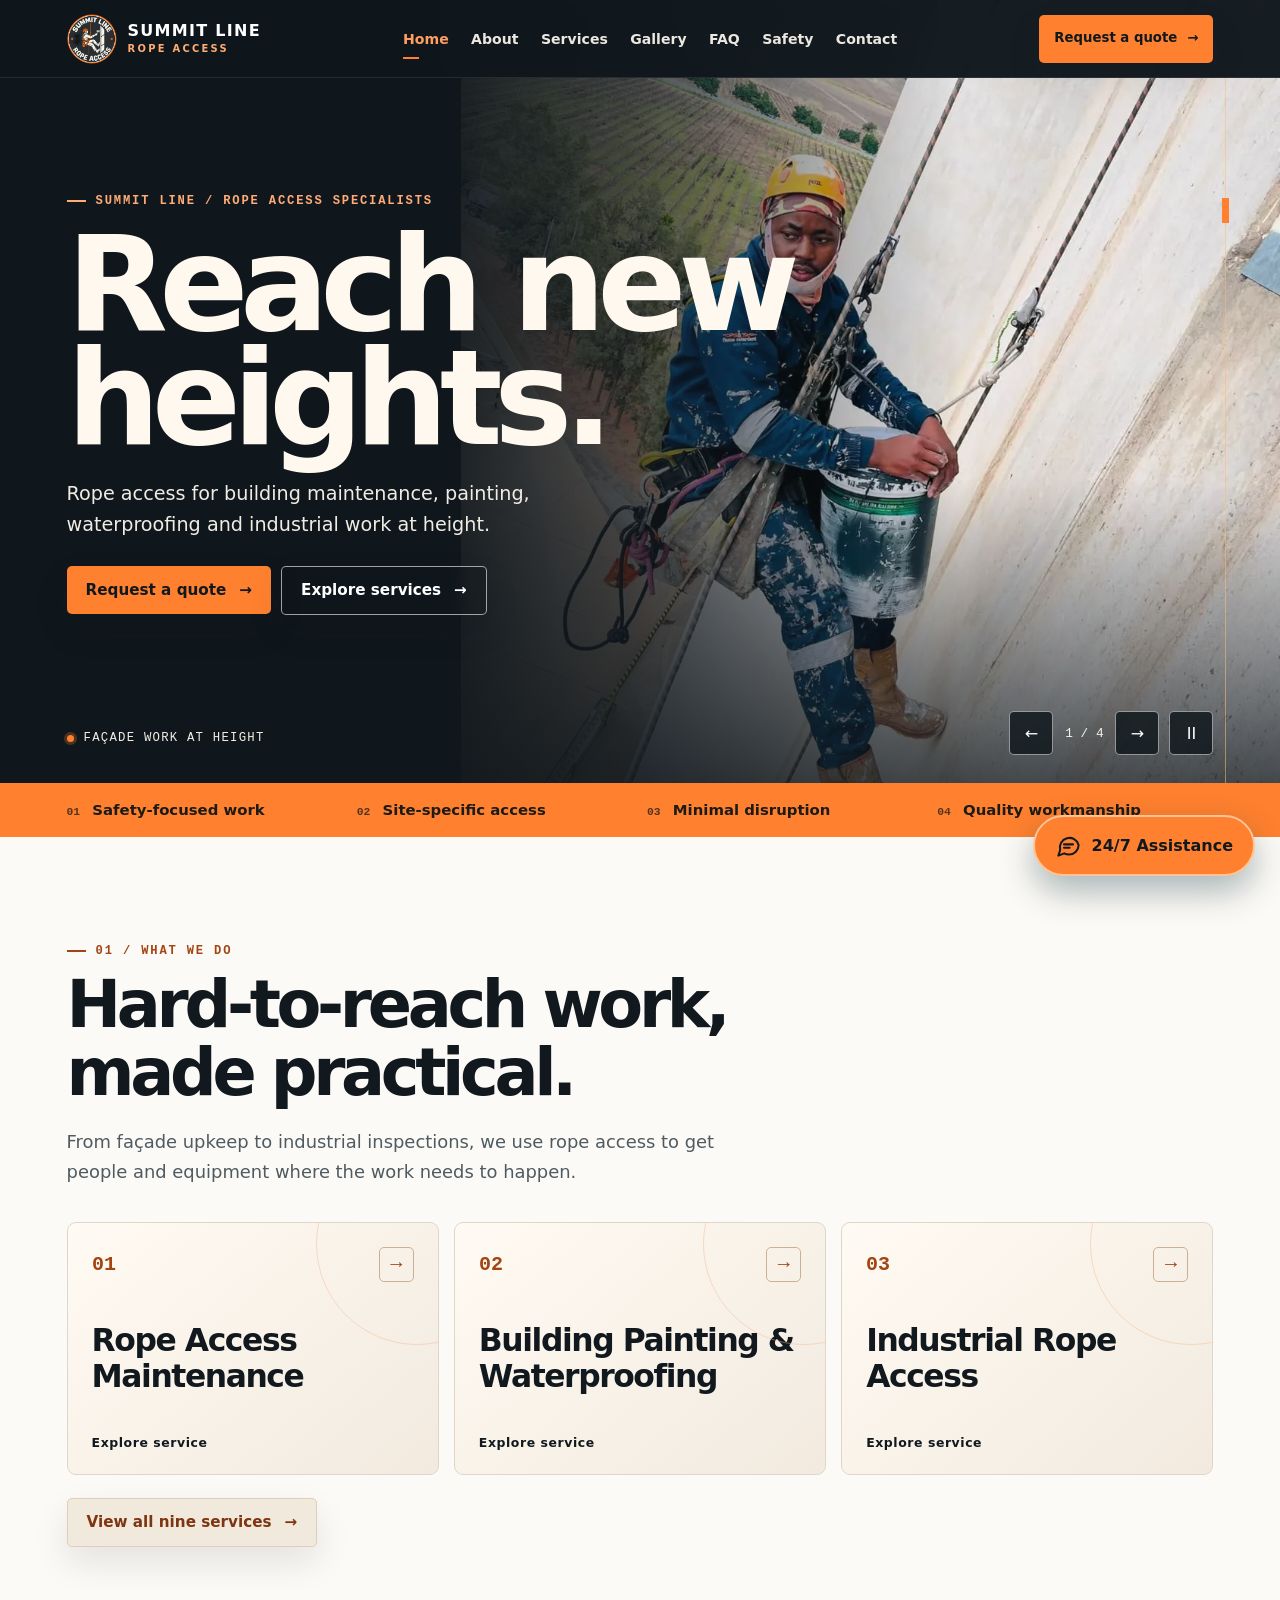
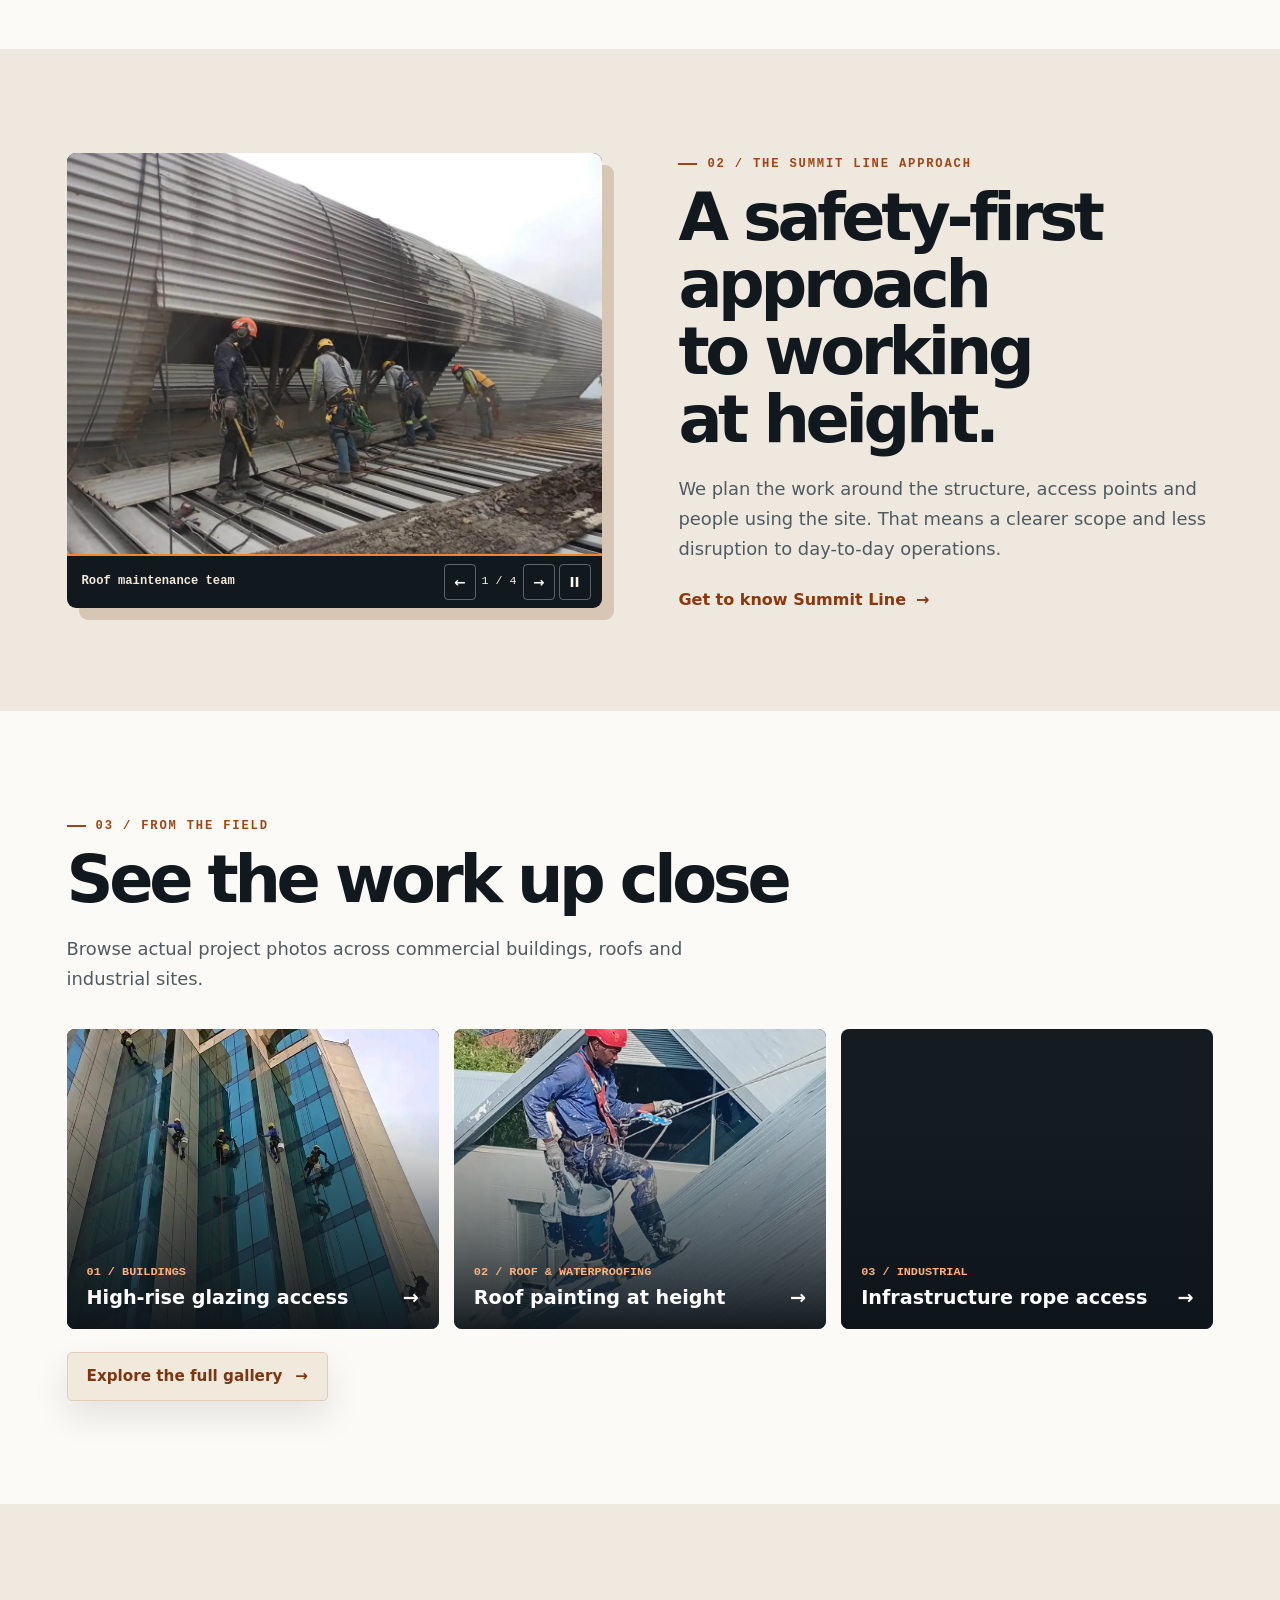
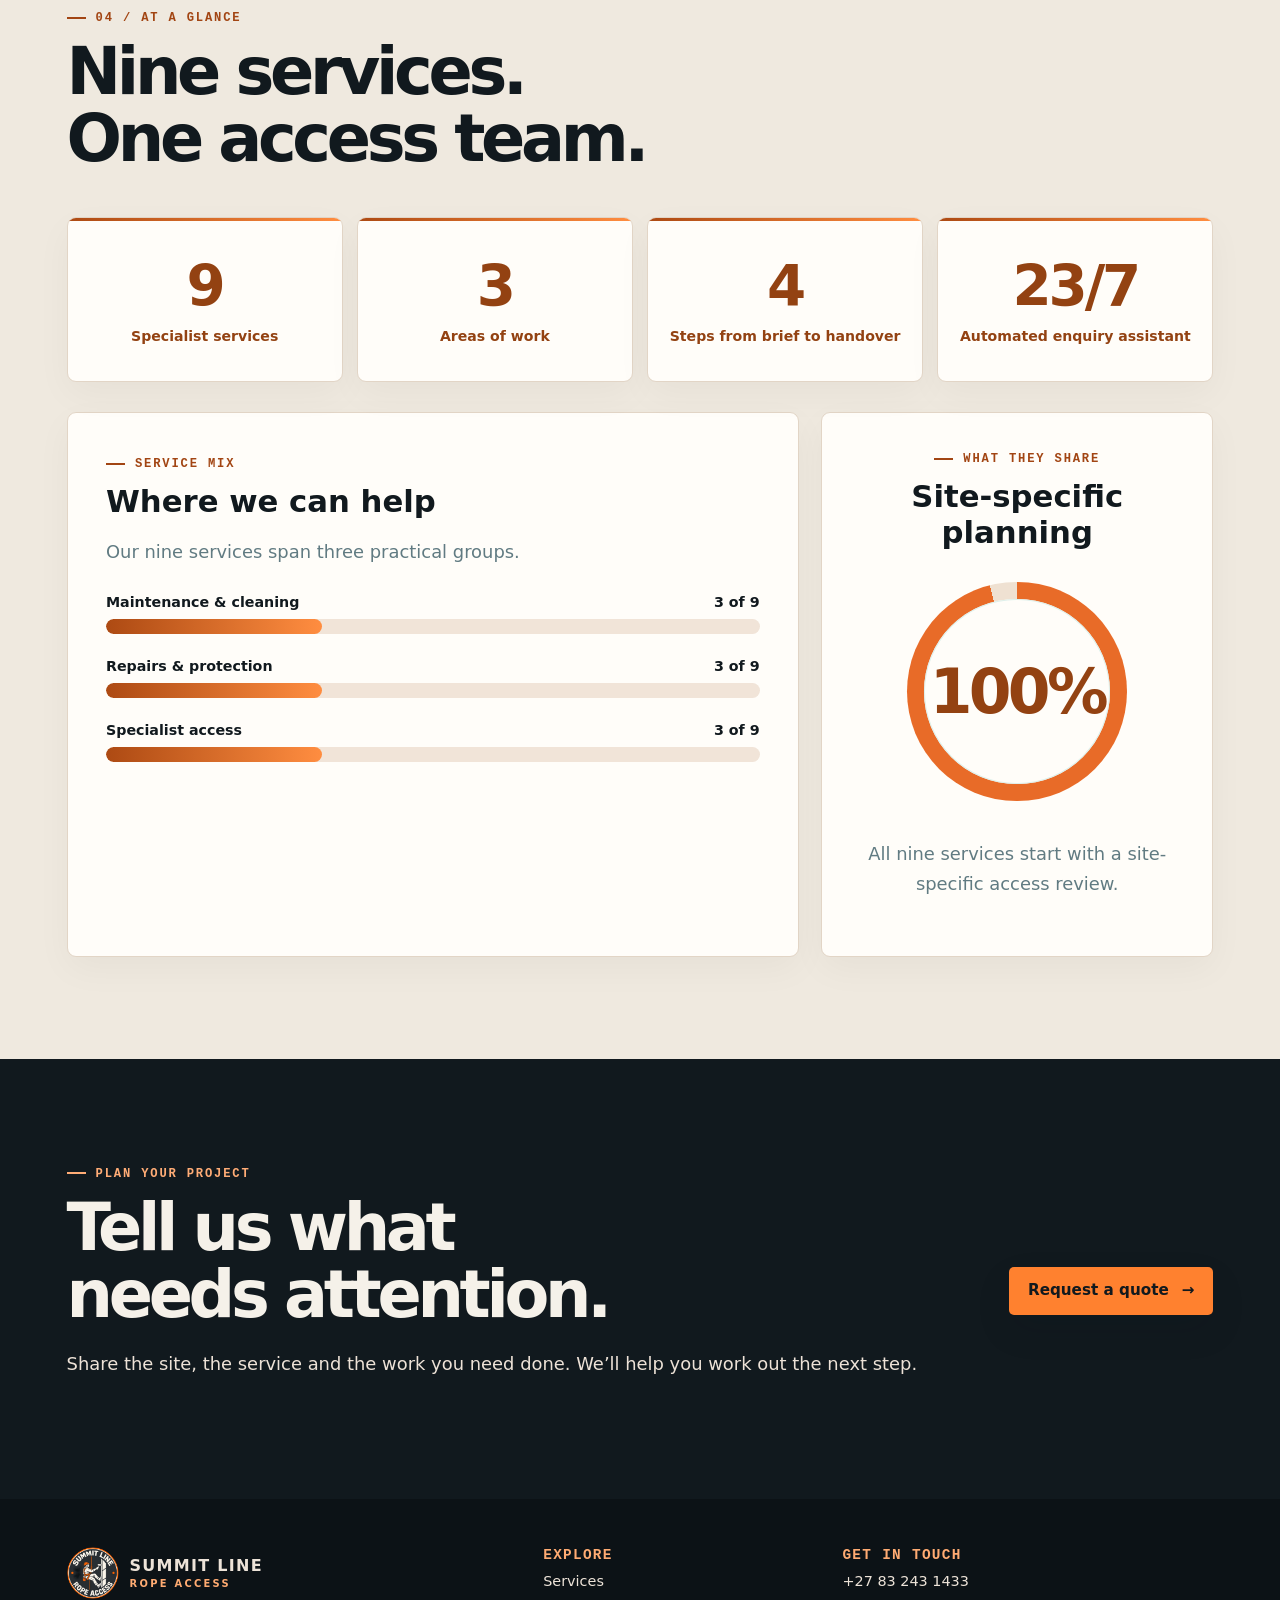
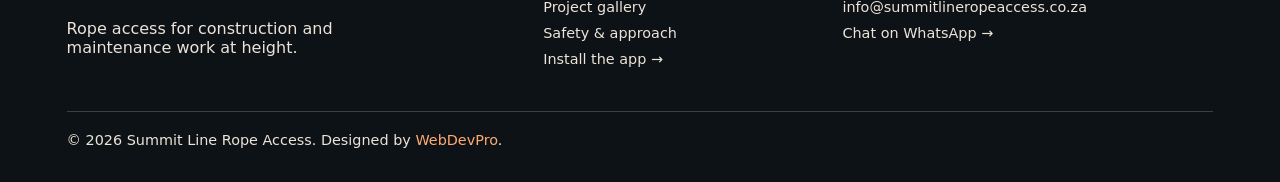
==== commit 8cbf5d75: "Keep approach carousel styling fresh across cached visits" ====
--- a/index.html
+++ b/index.html
@@ -23,6 +23,7 @@
   <link rel="stylesheet" href="styles.css">
   <link rel="stylesheet" href="premium.css">
   <link rel="stylesheet" href="summit.css">
+  <link rel="stylesheet" href="approach-slider.css">
   <script src="site-config.js" defer></script>
   <script src="script.js" defer></script>
   <script src="approach-slider.js" defer></script>
--- a/summit.css
+++ b/summit.css
@@ -151,19 +151,3 @@
 }
 @media(max-width:375px){:root{--gutter:19px}.footer-content{gap:15px}.footer-links{font-size:.82rem}.hero-ctas{gap:8px}.hero .eyebrow{letter-spacing:.11em}.hero h1{font-size:3.55rem}}
 @media(prefers-reduced-motion:reduce){.hero-bg,.home-project img{transform:none!important}}
-
-/* Home: the approach gallery stays visible independently of scroll reveals. */
-#summit-line-approach{scroll-margin-top:80px}
-.approach-slider{margin:0;inline-size:100%;min-inline-size:0;overflow:hidden;border-radius:9px;background:var(--coal);color:var(--cream);box-shadow:12px 12px 0 #d6c6b3}
-.approach-frame{position:relative;inline-size:100%;aspect-ratio:4/3;overflow:hidden}
-.approach-slide{display:block;position:absolute;inset:0;inline-size:100%;block-size:100%;object-fit:cover;opacity:0;transform:translateX(2.5%);transition:opacity .42s ease,transform .42s ease}
-.approach-slide.is-current{z-index:1;opacity:1;transform:translateX(0)}
-.approach-bar{min-block-size:54px;padding:7px 11px 7px 15px;display:flex;align-items:center;justify-content:space-between;gap:8px;border-top:2px solid var(--orange)}
-.approach-caption{font:750 .76rem/1.25 ui-monospace,monospace;color:#f5e8da}
-.approach-controls{flex:none;display:flex;align-items:center;gap:4px}
-.approach-controls button{min-inline-size:32px;min-block-size:36px;padding:0 4px;border:1px solid #ffffff52;border-radius:4px;background:transparent;color:#fff8ef;font-weight:800;font-size:.85rem}
-.approach-controls button:hover{color:var(--coal);background:var(--orange)}
-.approach-controls button:focus-visible{outline-color:#ffab72;outline-offset:1px}
-.approach-count{font:.73rem/1 ui-monospace,monospace;min-inline-size:39px;text-align:center}
-@media(max-width:767px){.approach-frame{aspect-ratio:5/4}.approach-slider{box-shadow:7px 7px 0 #d6c6b3}.approach-controls button{min-inline-size:35px;min-block-size:44px}}
-@media(prefers-reduced-motion:reduce){.approach-slide{transition:none!important;transform:none!important}}
--- a/approach-slider.css
+++ b/approach-slider.css
@@ -0,0 +1,15 @@
+/* Home: the approach gallery stays visible independently of scroll reveals. */
+#summit-line-approach{scroll-margin-top:80px}
+.approach-slider{margin:0;inline-size:100%;min-inline-size:0;overflow:hidden;border-radius:9px;background:var(--coal);color:var(--cream);box-shadow:12px 12px 0 #d6c6b3}
+.approach-frame{position:relative;inline-size:100%;aspect-ratio:4/3;overflow:hidden}
+.approach-slide{display:block;position:absolute;inset:0;inline-size:100%;block-size:100%;object-fit:cover;opacity:0;transform:translateX(2.5%);transition:opacity .42s ease,transform .42s ease}
+.approach-slide.is-current{z-index:1;opacity:1;transform:translateX(0)}
+.approach-bar{min-block-size:54px;padding:7px 11px 7px 15px;display:flex;align-items:center;justify-content:space-between;gap:8px;border-top:2px solid var(--orange)}
+.approach-caption{font:750 .76rem/1.25 ui-monospace,monospace;color:#f5e8da}
+.approach-controls{flex:none;display:flex;align-items:center;gap:4px}
+.approach-controls button{min-inline-size:32px;min-block-size:36px;padding:0 4px;border:1px solid #ffffff52;border-radius:4px;background:transparent;color:#fff8ef;font-weight:800;font-size:.85rem}
+.approach-controls button:hover{color:var(--coal);background:var(--orange)}
+.approach-controls button:focus-visible{outline-color:#ffab72;outline-offset:1px}
+.approach-count{font:.73rem/1 ui-monospace,monospace;min-inline-size:39px;text-align:center}
+@media(max-width:767px){.approach-frame{aspect-ratio:5/4}.approach-slider{box-shadow:7px 7px 0 #d6c6b3}.approach-controls button{min-inline-size:35px;min-block-size:44px}}
+@media(prefers-reduced-motion:reduce){.approach-slide{transition:none!important;transform:none!important}}
